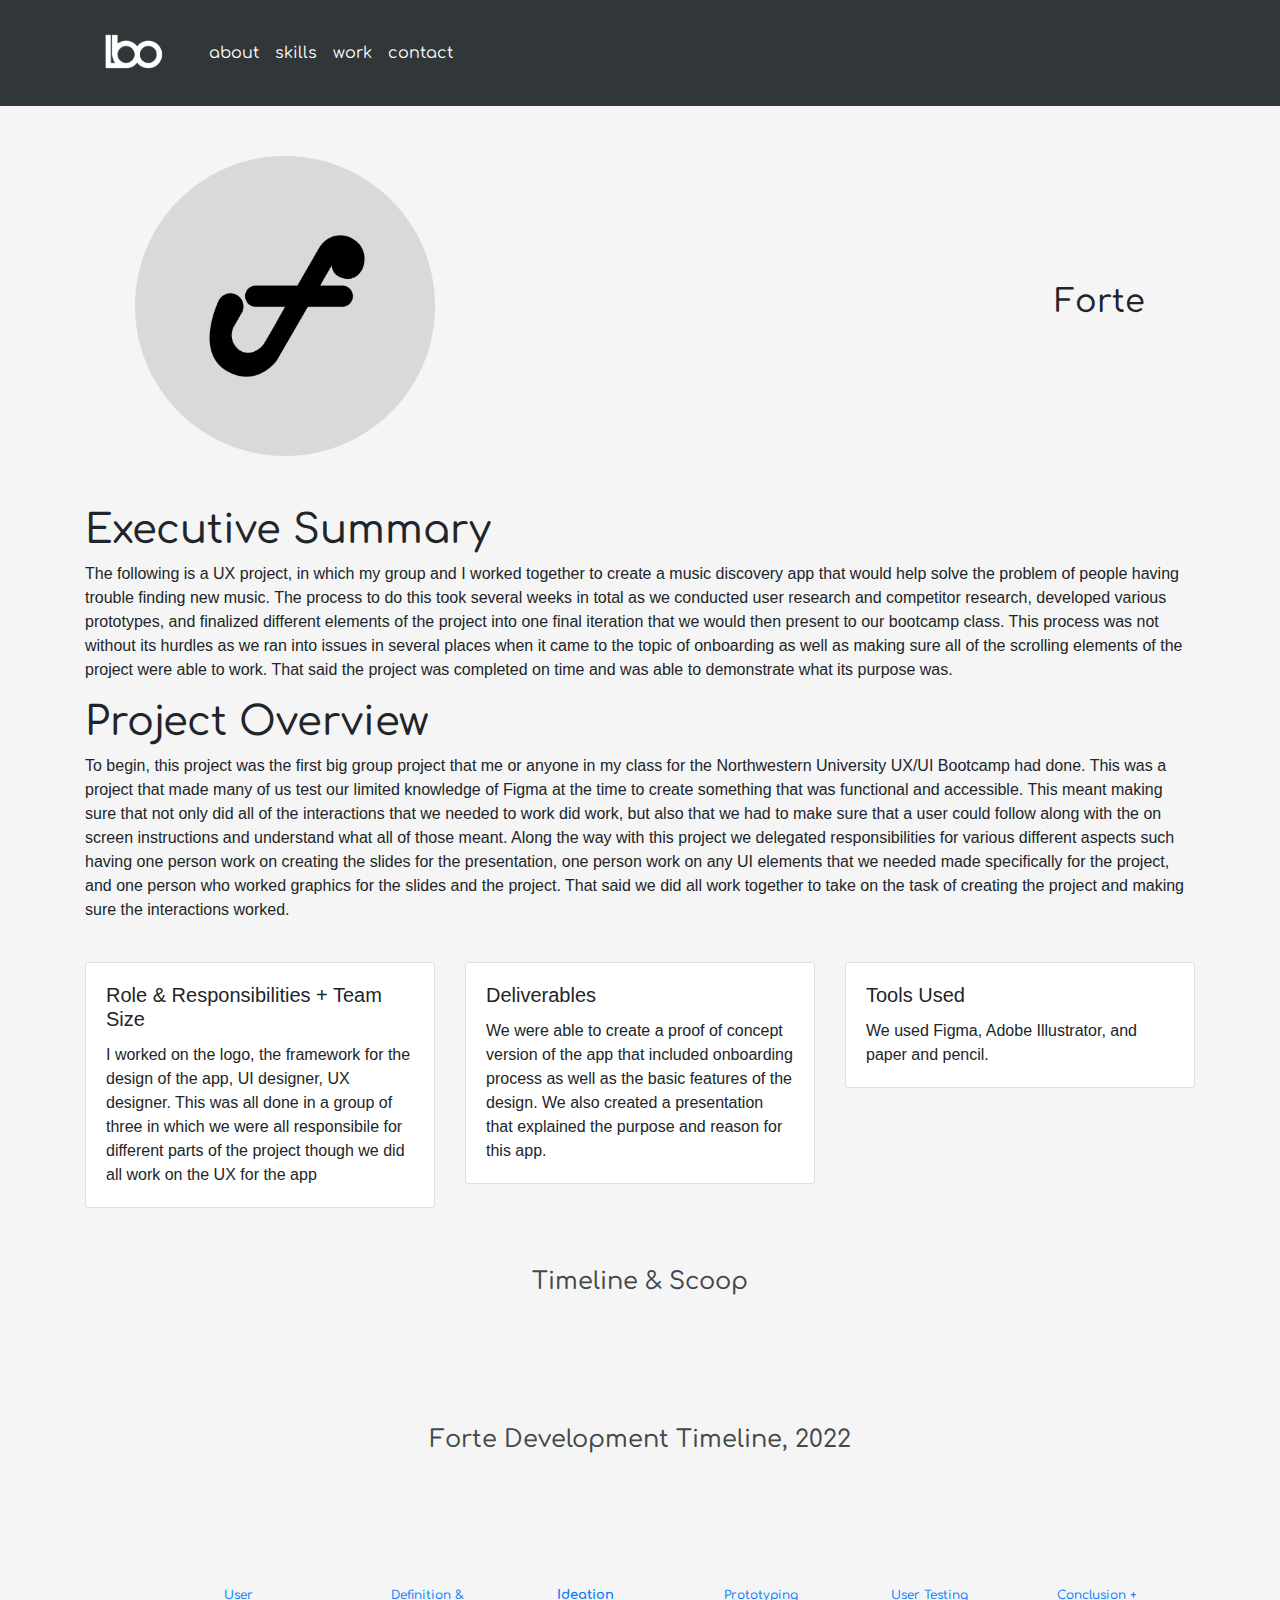
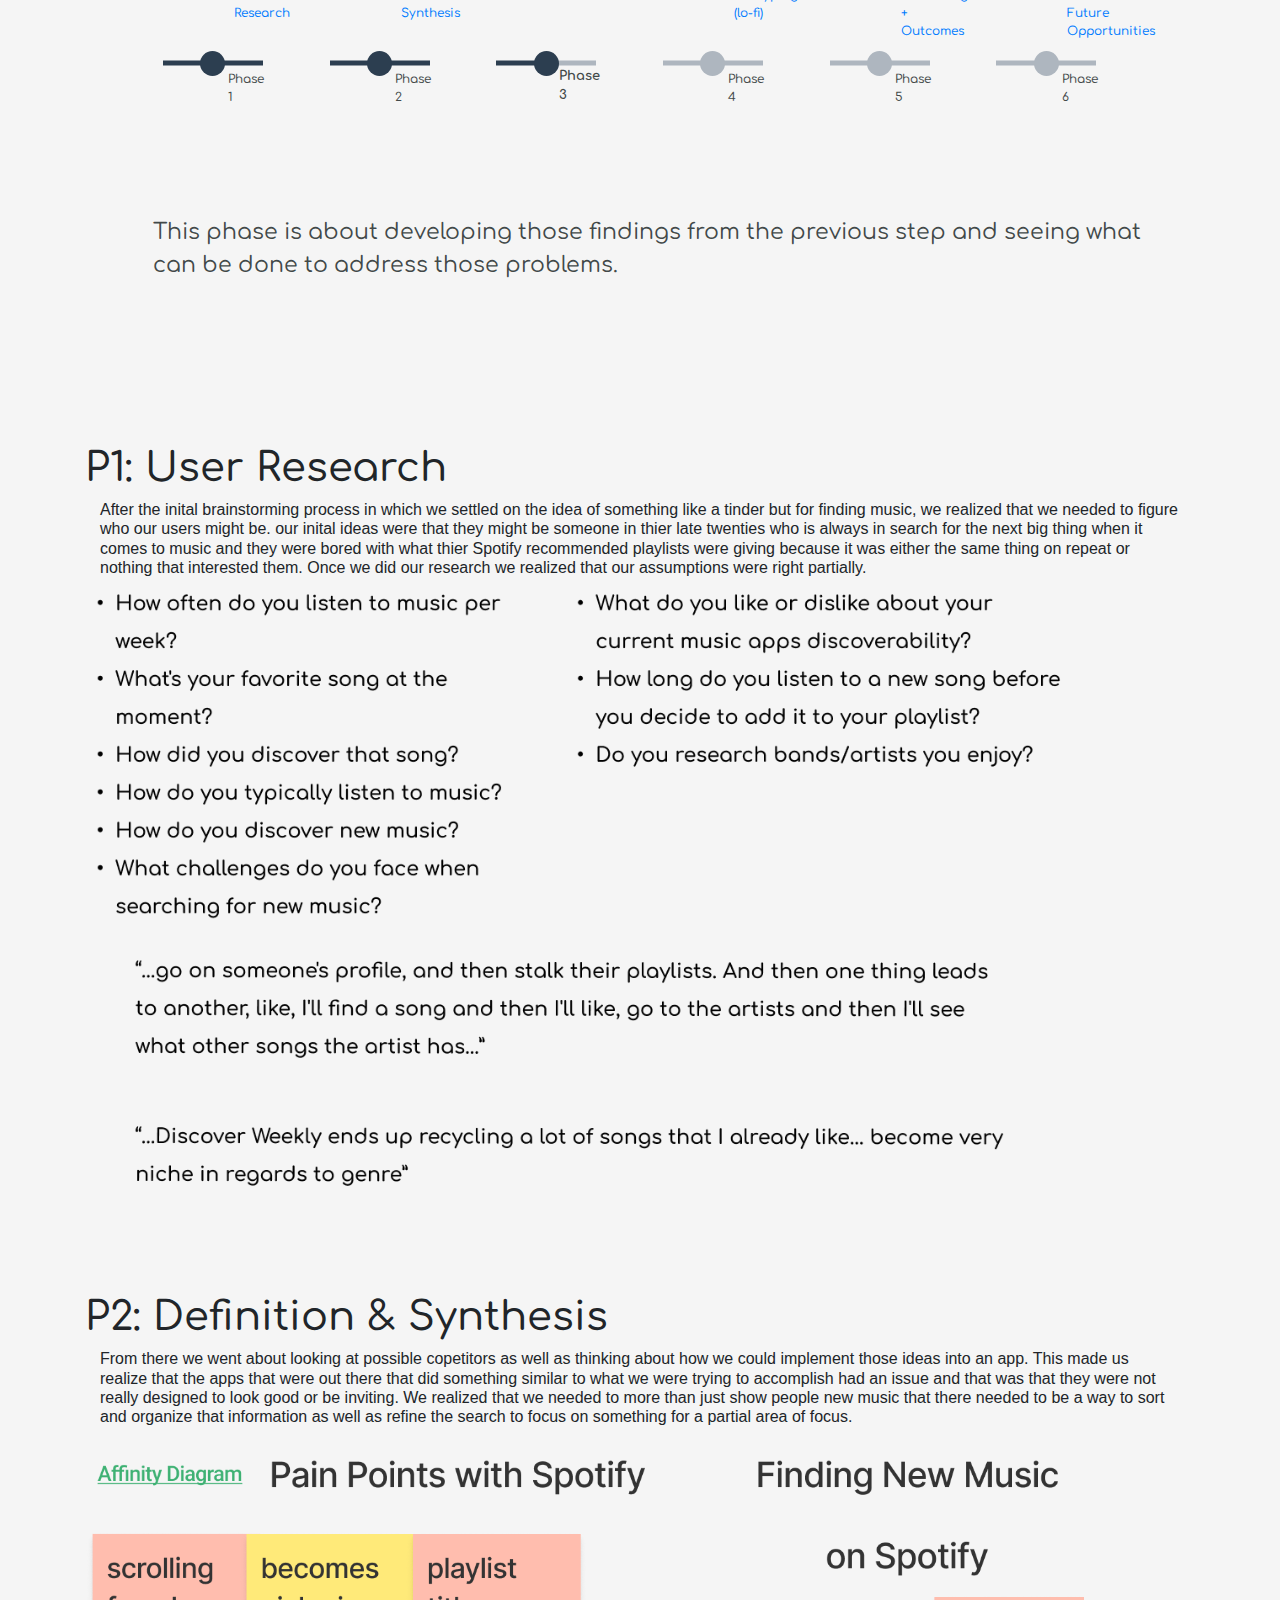
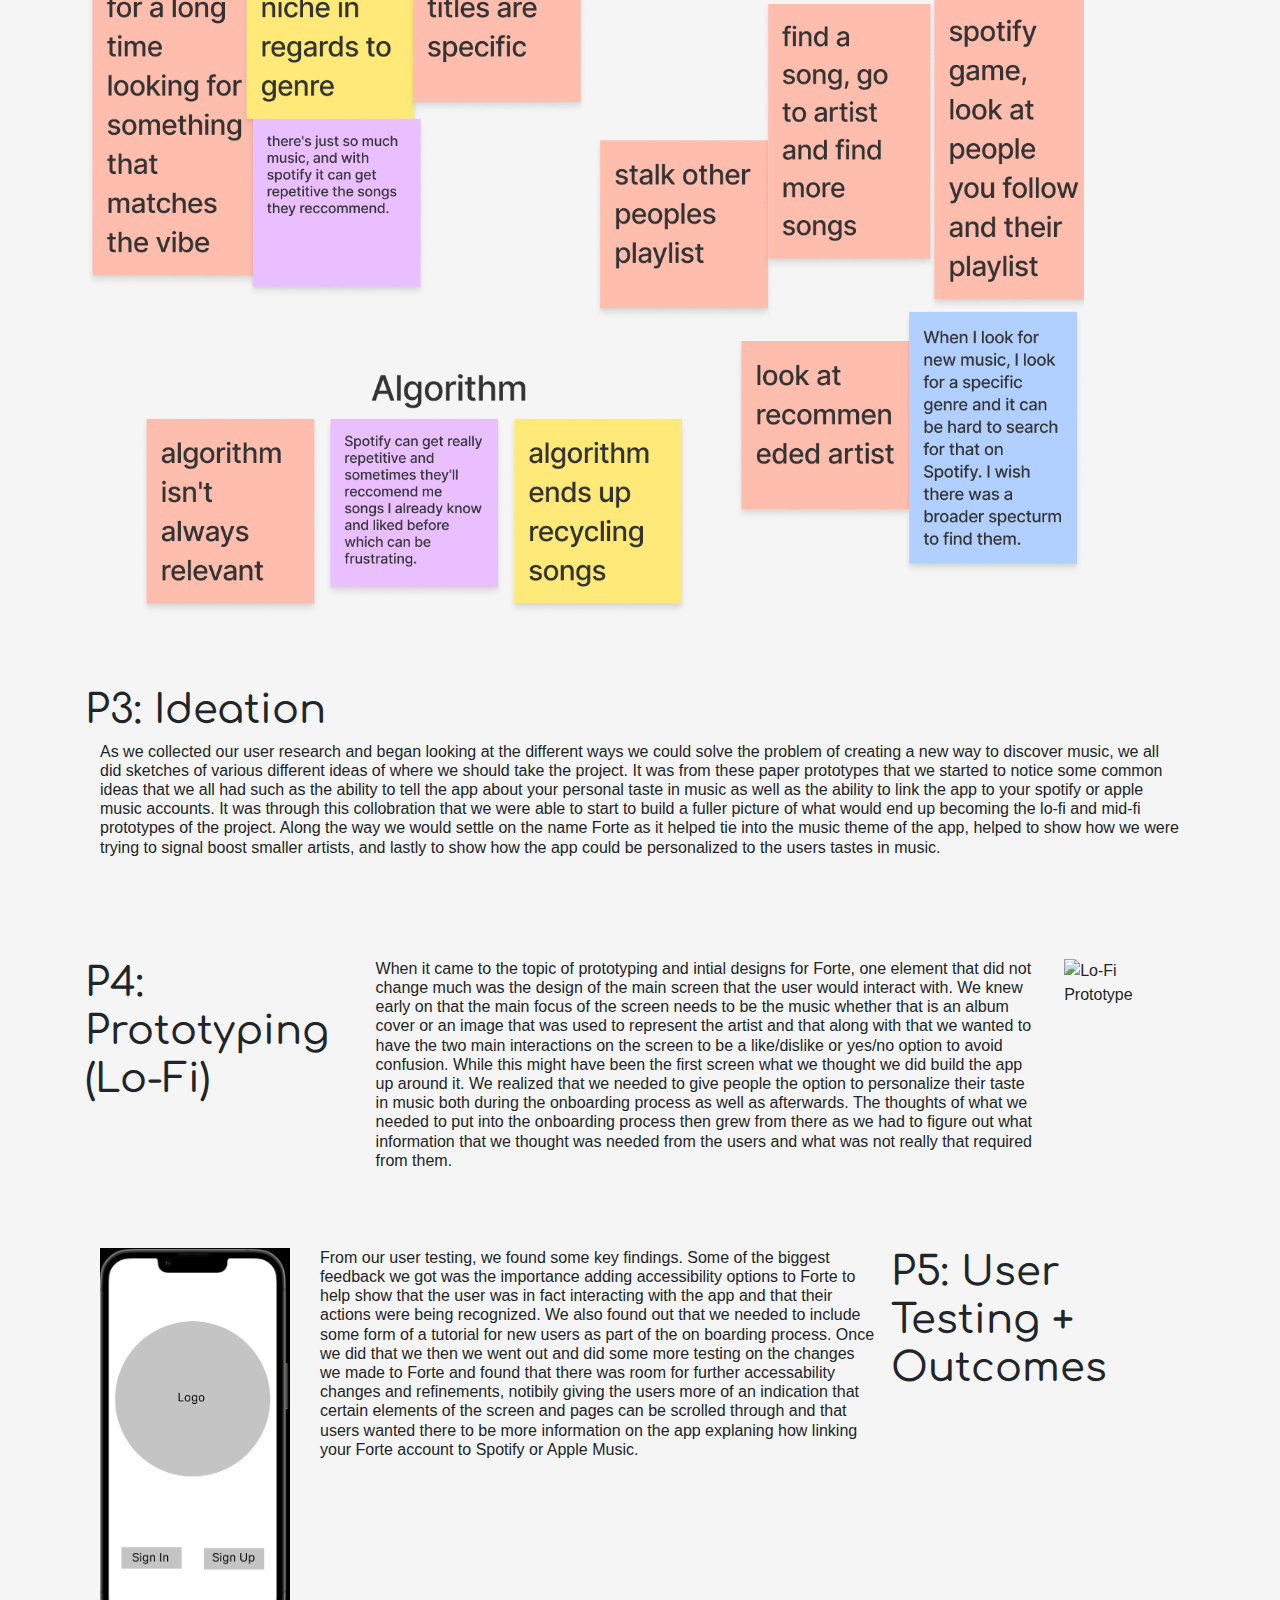
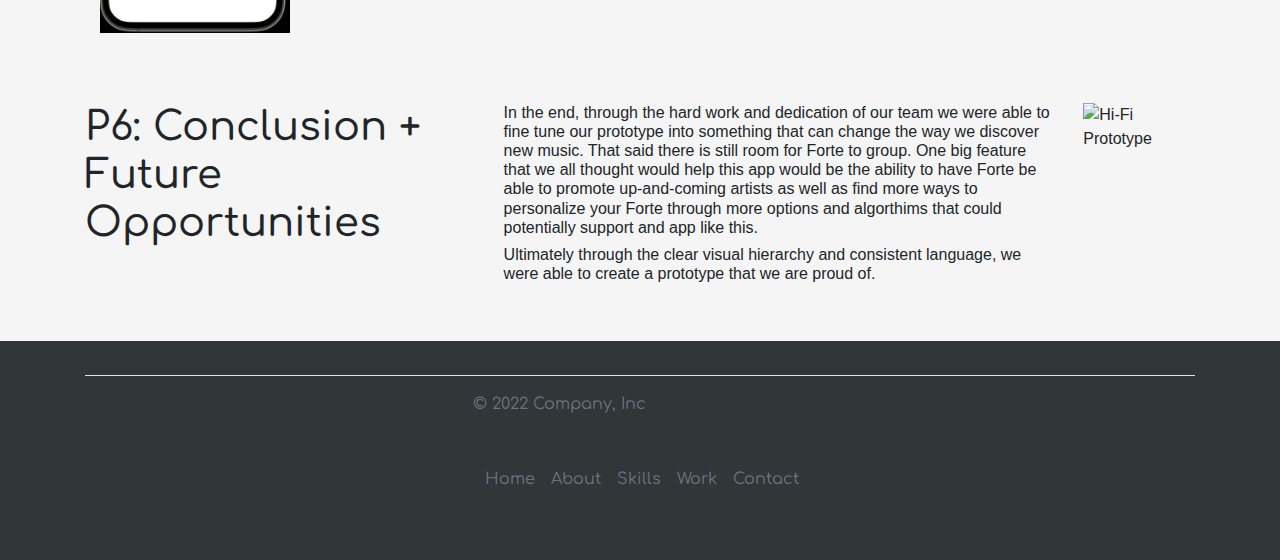
==== index.html @ da889159 "textboxes and padding" ====
<!DOCTYPE html>
<html>

<head>
    <title>lboPortfolio_20</title>
    <link rel="stylesheet" href="https://cdn.jsdelivr.net/npm/bootstrap@4.0.0/dist/css/bootstrap.min.css"
        integrity="sha384-Gn5384xqQ1aoWXA+058RXPxPg6fy4IWvTNh0E263XmFcJlSAwiGgFAW/dAiS6JXm" crossorigin="anonymous">
    <link rel="preconnect" href="https://fonts.googleapis.com">
    <link rel="preconnect" href="https://fonts.gstatic.com" crossorigin>
    <link href="https://fonts.googleapis.com/css2?family=Comfortaa:wght@300;400;500;600;700&display=swap"
        rel="stylesheet">

    <link rel="stylesheet" href="CSS/styles.css">

    <!-- Global site tag (gtag.js) - Google Analytics -->
<script async src="https://www.googletagmanager.com/gtag/js?id=G-VQ3328XH34"></script>
<script>
  window.dataLayer = window.dataLayer || [];
  function gtag(){dataLayer.push(arguments);}
  gtag('js', new Date());

  gtag('config', 'G-VQ3328XH34');
</script>

<!-- Hotjar Tracking Code for my site -->
<script>
    (function(h,o,t,j,a,r){
        h.hj=h.hj||function(){(h.hj.q=h.hj.q||[]).push(arguments)};
        h._hjSettings={hjid:3084975,hjsv:6};
        a=o.getElementsByTagName('head')[0];
        r=o.createElement('script');r.async=1;
        r.src=t+h._hjSettings.hjid+j+h._hjSettings.hjsv;
        a.appendChild(r);
    })(window,document,'https://static.hotjar.com/c/hotjar-','.js?sv=');
</script>
</head>

<body>
    <nav class="navbar navbar-expand-lg navbar-light">
        <div class="container">
            <a class="navbar-brand" href="#"><img src="images/lboconcept.png" width="100px" alt="logo"></a>
            <button class="navbar-toggler" type="button" data-toggle="collapse" data-target="#navbarNavAltMarkup"
                aria-controls="navbarNavAltMarkup" aria-expanded="false" aria-label="Toggle navigation">
                <span class="navbar-toggler-icon text-white"></span>
            </button>
            <div class="collapse navbar-collapse" id="navbarNavAltMarkup">
                <div class="navbar-nav">
                    <a class="nav-item nav-link text-white ni" href="https://liamoc49.github.io/UX_UI_HW_17/">about
                    </a>
                    <a class="nav-item nav-link  active text-white ni" href="https://liamoc49.github.io/UX_UI_HW_19/">skills </a>
                    <a class="nav-item nav-link text-white ni" href="#">work<span
                        class="sr-only">(current)</span></a>
                    <a class="nav-item nav-link text-white ni" href="#">contact</a>
                </div>
            </div>
        </div>
    </nav>
    <div class="container">
        <div class="csLogo">
            <img src="images/Group 42.png" alt="Forte Logo" width="300px">
            <h2>Forte</h2>
        </div>
    </div>
    <div class="container">
        <h1>Executive Summary
        </h1>
        <p>The following is a UX project, in which my group and I worked together to create a music discovery app that
            would help solve the problem of people having trouble finding new music. The process to do this took several
            weeks in total as we conducted user research and competitor research, developed various prototypes, and
            finalized different elements of the project into one final iteration that we would then present to our
            bootcamp class. This process was not without its hurdles as we ran into issues in several places when it
            came to the topic of onboarding as well as making sure all of the scrolling elements of the project were
            able to work. That said the project was completed on time and was able to demonstrate what its purpose was.
        </p>
        <h1>Project Overview
        </h1>
        <p>To begin, this project was the first big group project that me or anyone in my class for the Northwestern
            University UX/UI Bootcamp had done. This was a project that made many of us test our limited knowledge of
            Figma at the time to create something that was functional and accessible. This meant making sure that not
            only did all of the interactions that we needed to work did work, but also that we had to make sure that a
            user could follow along with the on screen instructions and understand what all of those meant. Along the
            way with this project we delegated responsibilities for various different aspects such having one person
            work on creating the slides for the presentation, one person work on any UI elements that we needed made
            specifically for the project, and one person who worked graphics for the slides and the project. That said
            we did all work together to take on the task of creating the project and making sure the interactions
            worked.</p>
        <br>

        <div class="row">
            <div class="col-sm-4">
                <div class="card">
                    <div class="card-body">
                        <h5 class="card-title">Role & Responsibilities + Team Size</h5>
                        <p class="card-text">I worked on the logo, the framework for the design of the app, UI designer,
                            UX designer. This was all done in
                            a group of three in which we were all responsibile for different parts of the project though
                            we did all work
                            on the UX for the app</p>

                    </div>
                </div>
            </div>
            <div class="col-sm-4">
                <div class="card">
                    <div class="card-body">
                        <h5 class="card-title">Deliverables</h5>
                        <p class="card-text">We were able to create a proof of concept version of the app that included
                            onboarding process as well as the
                            basic features of the design. We also created a presentation that explained the purpose and
                            reason for this
                            app.</p>

                    </div>
                </div>
            </div>
            <div class="col-sm-4">
                <div class="card">
                    <div class="card-body">
                        <h5 class="card-title">Tools Used</h5>
                        <p class="card-text">We used Figma, Adobe Illustrator, and paper and pencil.</p>

                    </div>
                </div>
            </div>
        </div>

        <section id="timeline">
            <h4>Timeline & Scoop</h4>
            <div class="flex-parent">
                <h4>Forte Development Timeline, <span>2022</span></h4>
                <div class="flex-parent">
                    <div class="input-flex-container">
                        <input type="radio" name="timeline-dot" data-description="1910">
                        <div class="dot-info" data-description="1910">
                            <span class="year">Phase 1</span>
                            <span class="label"><a href="#phase1">User Research</a></span>
                        </div>
                        <input type="radio" name="timeline-dot" data-description="1920">
                        <div class="dot-info" data-description="1920">
                            <span class="year">Phase 2</span>
                            <span class="label"><a href='#phase2'> Definition & Synthesis</a></span>
                        </div>
                        <input type="radio" name="timeline-dot" data-description="1930" checked>
                        <div class="dot-info" data-description="1930">
                            <span class="year">Phase 3</span>
                            <span class="label"><a href='#phase3'>Ideation</a></span>
                        </div>
                        <input type="radio" name="timeline-dot" data-description="1940">
                        <div class="dot-info" data-description="1940">
                            <span class="year">Phase 4</span>
                            <span class="label"><a href='#phase4'>Prototyping (lo-fi)</a></span>
                        </div>
                        <input type="radio" name="timeline-dot" data-description="1950">
                        <div class="dot-info" data-description="1950">
                            <span class="year">Phase 5</span>
                            <span class="label"><a href='#phase5'>User Testing + Outcomes</a></span>
                        </div>
                        <input type="radio" name="timeline-dot" data-description="1960">
                        <div class="dot-info" data-description="1960">
                            <span class="year">Phase 6</span>
                            <span class="label"><a href='#phase6'>Conclusion + Future Opportunities</a></span>
                        </div>

                        <div id="timeline-descriptions-wrapper">
                            <p data-description="1910">This phase was all about figuring out who our target audience was
                                and
                                then developing the ideal person who would use this program.</p>
                            <p data-description="1920">This phase was about taking that informatino gathered from the
                                initial research and figuring out what were some pain points and issues they were
                                having.
                            </p>
                            <p data-description="1930">This phase is about developing those findings from the previous
                                step
                                and seeing what can be done to address those problems.</p>
                            <p data-description="1940">This phase is all about our initial very rough lo-fi prototyping
                                stage in which the focus was more on developing a base for the app going forward that
                                can be
                                added to and refined in future interations.</p>
                            <p data-description="1950">Once we had a intial prototype we did some user testing to came
                                back
                                with findings to figure out how this app could be improved from there.</p>
                            <p data-description="1960">Finally, here is the end of the project as of right now as well
                                as
                                potential ways this project could be shaped going forward.</p>
                        </div>
                    </div>
                </div>
        </section>
        <section id="phase1">
            <!--Should quotes be images or c/p them?-->
            <h1>P1: User Research</h1>
            <div class="container">
            <h6>After the inital brainstorming process in which we settled on the idea of something like a tinder but for
                finding music, we realized that we needed to figure who our users might be. our inital ideas were that
                they might be someone in thier late twenties who is always in search for the next big thing when it
                comes to music and they were bored with what thier Spotify recommended playlists were giving because it
                was either the same thing on repeat or nothing that interested them. Once we did our research we
                realized that our assumptions were right partially.</h6>
            </div>
            <img id="p1Quotes" src="images/Phase1Quotes.png" alt="quotes" width="90%">
        </section>
        <section id="phase2">
        <h1>P2: Definition & Synthesis</h1>
        <div class="container">
        <h6>From there we went about looking at possible copetitors as well as thinking about how we could implement
            those ideas into an app. This made us realize that the apps that were out there that did something
            similar to what we were trying to accomplish had an issue and that was that they were not really
            designed to look good or be inviting. We realized that we needed to more than just show people new music
            that there needed to be a way to sort and organize that information as well as refine the search to
            focus on something for a partial area of focus.</h6>
        </div>
        <img id="afImage" src="images/Group 65.png" alt="Affinity Diagram" width="90%">
        </section>
        <section id="phase3">
        <h1>P3: Ideation</h1>
        <div class="container">
        <h6>As we collected our user research and began looking at the different ways we could solve the problem of
            creating a new way to discover music, we all did sketches of various different ideas of where we should
            take the project. It was from these paper prototypes that we started to notice some common ideas that we
            all had such as the ability to tell the app about your personal taste in music as well as the ability to
            link the app to your spotify or apple music accounts. It was through this collobration that we were able
            to start to build a fuller picture of what would end up becoming the lo-fi and mid-fi prototypes of the
            project. Along the way we would settle on the name Forte as it helped tie into the music theme of the
            app, helped to show how we were trying to signal boost smaller artists, and lastly to show how the app
            could be personalized to the users tastes in music.</h6>
        </div>
        <img>
        </section>
        <section id="phase4">
        <h1>P4: Prototyping (Lo-Fi)</h1>
        <div class="container">
        <h6>When it came to the topic of prototyping and intial designs for Forte, one element that did not change
            much was the design of the main screen that the user would interact with. We knew early on that the main
            focus of the screen needs to be the music whether that is an album cover or an image that was used to
            represent the artist and that along with that we wanted to have the two main interactions on the screen
            to be a like/dislike or yes/no option to avoid confusion. While this might have been the first screen
            what we thought we did build the app up around it. We realized that we needed to give people the option
            to personalize their taste in music both during the onboarding process as well as afterwards. The
            thoughts of what we needed to put into the onboarding process then grew from there as we had to figure
            out what information that we thought was needed from the users and what was not really that required
            from them.</h6>
        </div>
            <img class="container" id='lofi' src="images/ForteLoFi.gif" alt="Lo-Fi Prototype" width="30%">
        </section>
        <section id="phase5">
        <h1>P5: User Testing + Outcomes</h1>
        <div class="container">
        <h6>From our user testing, we found some key findings. Some of the biggest feedback we got was the importance
            adding accessibility options to Forte to help show that the user was in fact interacting with the app
            and that their actions were being recognized. We also found out that we needed to include some form of a
            tutorial for new users as part of the on boarding process. Once we did that we then we went out and did
            some more testing on the changes we made to Forte and found that there was room for further
            accessability changes and refinements, notibily giving the users more of an indication that certain
            elements of the screen and pages can be scrolled through and that users wanted there to be more
            information on the app explaning how linking your Forte account to Spotify or Apple Music. </h6>
        </div>
            <img class="container" id='midfi' src="images/ForteMidFi.gif" alt="Mid-Fi Prototype" width="30%">
        </section>
        <section id="phase6">
        <h1>P6: Conclusion + Future Opportunities</h1>
        <div class="container conclu">
        <h6>In the end, through the hard work and dedication of our team we were able to fine tune our prototype into
            something that can change the way we discover new music. That said there is still room for Forte to
            group. One big feature that we all thought would help this app would be the ability to have Forte be
            able to promote up-and-coming artists as well as find more ways to personalize your Forte through more
            options and algorthims that could potentially support and app like this.</h6>

        <h6>Ultimately through the clear visual hierarchy and consistent language, we were able to create a prototype that we are proud of. </h6>
        </div>
        <img class="container" id="hifi" src="images/ForteHiFi.gif" alt="Hi-Fi Prototype" width="30%">
        </section>
    </div>
    <div>
        <footer>
            <div class="container" id="ftCon">
                <footer class="d-flex flex-wrap justify-content-between align-items-center py-3 my-4 border-top">
                  <p class="col-md-4 mb-0 text-muted">&copy; 2022 Company, Inc</p>
              
                  <a href="/" class="col-md-4 d-flex align-items-center justify-content-center mb-3 mb-md-0 me-md-auto link-dark text-decoration-none">
                    <svg class="bi me-2" width="40" height="32"><use xlink:href="#bootstrap"/></svg>
                  </a>
              
                  <ul class="nav col-md-4 justify-content-end">
                    <li class="nav-item"><a href="#" class="nav-link px-2 text-muted">Home</a></li>
                    <li class="nav-item"><a href="#" class="nav-link px-2 text-muted">About</a></li>
                    <li class="nav-item"><a href="#" class="nav-link px-2 text-muted">Skills</a></li>
                    <li class="nav-item"><a href="#" class="nav-link px-2 text-muted">Work</a></li>
                    <li class="nav-item"><a href="#" class="nav-link px-2 text-muted">Contact</a></li>
                  </ul>
                </footer>
              </div>
              
        </footer>
    </div>
</body>
<script src="https://code.jquery.com/jquery-3.2.1.slim.min.js"
    integrity="sha384-KJ3o2DKtIkvYIK3UENzmM7KCkRr/rE9/Qpg6aAZGJwFDMVNA/GpGFF93hXpG5KkN"
    crossorigin="anonymous"></script>
<script src="https://cdn.jsdelivr.net/npm/popper.js@1.12.9/dist/umd/popper.min.js"
    integrity="sha384-ApNbgh9B+Y1QKtv3Rn7W3mgPxhU9K/ScQsAP7hUibX39j7fakFPskvXusvfa0b4Q"
    crossorigin="anonymous"></script>
<script src="https://cdn.jsdelivr.net/npm/bootstrap@4.0.0/dist/js/bootstrap.min.js"
    integrity="sha384-JZR6Spejh4U02d8jOt6vLEHfe/JQGiRRSQQxSfFWpi1MquVdAyjUar5+76PVCmYl"
    crossorigin="anonymous"></script>
<script>$(function () {
        $('[data-toggle="tooltip"]').tooltip()
    })</script>

<script>$('.dropdown-toggle').dropdown()</script>

<script>function myFunction() {
        var x = document.getElementById("myTopnav");
        if (x.className === "topnav") {
            x.className += " responsive";
        } else {
            x.className = "topnav";
        }
    }</script>

<script src="js/index.js"></script>

<script>$(function () {
        var inputs = $('.input');
        var paras = $('.description-flex-container').find('p');
        inputs.click(function () {
            var t = $(this),
                ind = t.index(),
                matchedPara = paras.eq(ind);

            t.add(matchedPara).addClass('active');
            inputs.not(t).add(paras.not(matchedPara)).removeClass('active');
        });
    });</script>

</html>
---- CSS/styles.css ----
/*.inline-block {
    display: inline-block;
    vertical-align: top;
    padding: 20px;
  }*/

.navbar {
	flex-direction: row;
	font-family: 'Comfortaa', cursive;
	color: white;
	background-color: #313639;
	overflow: hidden;
}

html {
	scroll-behavior: smooth;
}


.navbar a:hover {
	background-color: #ddd;
	color: black;
}



.navbar a:active {
	background-color: #04AA6D;
	color: white;

}

.navbar .icon {
	display: none;
}


.ni {
	background: linear-gradient(#313639, #313639 50%, #2ecc71 50%, #2ecc71);
	background-size: 100% 200%;
	transition: background 1s;
}

.ni:hover {
	background-position: 100% -100%;
}

ul {
	width: 50%;
	padding: 1%;
}

.csLogo {
	padding: 50px;
	display: flex ;
	align-items: center;
	justify-content: space-between;
}

h2 {
	font-family: 'comfortaa', cursive;
	float: right;
	clear: right;
}

.img {
	text-align: center;
}

body {
	background-color: #F5F5F5;
}


h1 {
	font-family: 'Comfortaa', cursive;
}


#AFImage {
	margin: 50px;
	padding-bottom: 100px ;
}

#ftCon {
	font-family: 'comfortaa';
}


footer {
	background-color: #313639;
	margin: 0 auto;
	bottom: 0;
	width: 100%;
	justify-self: flex-end;
	flex-grow: 1;
	padding: 10px;

	margin-top: auto;

	display: flex;
	flex-direction: column;
}

footer ul {
	display: inline-block;
	vertical-align: top;

}


h4 {
	font-family: 'Comfortaa';
}


#phase4 {
	display: flex;
	

}
#lofi {
float:left;
}

#phase5 {
display:flex;
flex-direction: row-reverse;
}
#midfi {
float:left;
}

#phase6 { 
	display: flex;
}
#hifi {
float:left;
}

#lofi, #midfi, #hifi {
	width: 220px;
}

#phase1, #phase2, #phase3, #phase4, #phase5, #phase6 {
	padding-top: 20px;
	padding-bottom: 50px;
}

h6 {
	font-weight: 400;
}
	

/*@media only screen and (max-width: 600px) {
    .container {
      display: grid;
      width: 100%;
      gap: 0px;
      grid-template-columns: 1fr 1fr;
      grid-template-rows: 1fr 3fr 3fr 1fr 3fr;
      grid-template-areas:
        
    ;}
  
  }*/


#timeline {
	min-height: 100%;
}

#timeline {
	font-family: 'Comfortaa', sans-serif;
	font-weight: 500;
	color: #424949;
	background-color: #F5F5F5;
	padding: 0 25px;
	display: flex;
	flex-direction: column;
	position: relative;
}

h4 {
	text-align: center;
	height: 38px;
	margin: 60px 0;
}

h4 span {
	white-space: nowrap;
}

.flex-parent {
	display: flex;
	flex-direction: column;
	justify-content: center;
	align-items: center;
	width: 100%;
	height: 100%;
	min-height: 500px;
}

.input-flex-container {
	display: flex;
	justify-content: space-around;
	align-items: center;
	flex-wrap: wrap;
	width: 80vw;
	max-width: 1000px;
	position: relative;
	z-index: 0;
	margin-left: calc((80vw - 25px) / 20);
}

input {
	width: 25px;
	height: 25px;
	background-color: #2C3E50;
	position: relative;
	border-radius: 50%;
	display: block;
	-moz-appearance: none;
	-webkit-appearance: none;
	appearance: none;
	cursor: pointer;
}

input:focus {
	outline: none;
}

input::before,
input::after {
	content: '';
	display: block;
	position: absolute;
	z-index: -1;
	top: 50%;
	transform: translateY(-50%);
	background-color: #2C3E50;
	width: 4vw;
	height: 5px;
	max-width: 50px;
}

input::before {
	left: calc(-4vw + 12.5px);
}

input::after {
	right: calc(-4vw + 12.5px);
}

input:checked {
	background-color: #2C3E50;
}

input:checked::before {
	background-color: #2C3E50;
}

input:checked::after {
	background-color: #AEB6BF;
}

input:checked~input,
input:checked~input::before,
input:checked~input::after {
	background-color: #AEB6BF;
}

input:checked+.dot-info span {
	font-size: 13px;
	font-weight: bold;
}

.dot-info {
	width: 25px;
	height: 25px;
	display: block;
	visibility: hidden;
	position: relative;
	z-index: -1;
	left: calc((((80vw - 25px) / 20) * -1) - 1px);
}

.dot-info span {
	visibility: visible;
	position: absolute;
	font-size: 12px;
}

.dot-info span.year {
	bottom: -30px;
	left: 50%;
	transform: translateX(-50%);
}

.dot-info span.label {
	top: -65px;
	left: 0;
	width: 70px;
	text-indent: -10px;
}

#timeline-descriptions-wrapper {
	width: 100%;
	margin-top: 140px;
	font-size: 22px;
	font-weight: 400;
	margin-left: calc((-80vw - 25px) / 20);
}

#timeline-descriptions-wrapper p {
	margin-top: 0;
	display: none;
}

input[data-description="1910"]:checked~#timeline-descriptions-wrapper p[data-description="1910"] {
	display: block;
}

input[data-description="1920"]:checked~#timeline-descriptions-wrapper p[data-description="1920"] {
	display: block;
}

input[data-description="1930"]:checked~#timeline-descriptions-wrapper p[data-description="1930"] {
	display: block;
}

input[data-description="1940"]:checked~#timeline-descriptions-wrapper p[data-description="1940"] {
	display: block;
}

input[data-description="1950"]:checked~#timeline-descriptions-wrapper p[data-description="1950"] {
	display: block;
}

input[data-description="1960"]:checked~#timeline-descriptions-wrapper p[data-description="1960"] {
	display: block;
}

input[data-description="1970"]:checked~#timeline-descriptions-wrapper p[data-description="1970"] {
	display: block;
}

input[data-description="1980"]:checked~#timeline-descriptions-wrapper p[data-description="1980"] {
	display: block;
}

input[data-description="1990"]:checked~#timeline-descriptions-wrapper p[data-description="1990"] {
	display: block;
}

input[data-description="2000"]:checked~#timeline-descriptions-wrapper p[data-description="2000"] {
	display: block;
}

@media (min-width: 1250px) {
	.input-flex-container {
		margin-left: 62.5px;
	}

	input::before {
		left: -37.5px;
	}

	input::after {
		right: -37.5px;
	}

	.dot-info {
		left: calc((((1000px - 25px) / 20) * -1) - 1px);
	}

	#timeline-descriptions-wrapper {
		margin-left: -37.5px;
	}
}

@media (max-width: 630px) {
	.flex-parent {
		justify-content: initial;
	}

	.input-flex-container {
		flex-wrap: wrap;
		justify-content: center;
		width: 400px;
		height: auto;
		margin-top: 15vh;
		margin-left: 0;
		padding-bottom: 30px;
	}

	input,
	.dot-info {
		width: 60px;
		height: 60px;
		margin: 0 10px 50px;
	}

	input {
		background-color: transparent !important;
		z-index: 1;
	}

	input::before,
	input::after {
		content: none;
	}

	input:checked+.dot-info {
		background-color: #2C3E50;
	}

	input:checked+.dot-info span.year {
		font-size: 14px;
	}

	input:checked+.dot-info span.label {
		font-size: 12px;
	}

	.dot-info {
		visibility: visible;
		border-radius: 50%;
		z-index: 0;
		left: 0;
		margin-left: -70px;
		background-color: #AEB6BF;
	}

	.dot-info span.year {
		top: 0;
		left: 0;
		transform: none;
		width: 100%;
		height: 100%;
		display: flex;
		justify-content: center;
		align-items: center;
		color: #ECF0F1;
	}

	.dot-info span.label {
		top: calc(100% + 5px);
		left: 50%;
		transform: translateX(-50%);
		text-indent: 0;
		text-align: center;
	}

	#timeline-descriptions-wrapper {
		margin-top: 30px;
		margin-left: 0;
		text-align: center;
	}
}

@media (max-width: 480px) {
	.input-flex-container {
		width: 340px;
	}
}

@media (max-width: 400px) {
	.input-flex-container {
		width: 300px;
	}
}

@media (max-width: 600px) {
	#phase4, #phase5,#phase6 {
		display:table-row-group ;
		padding-top: 60px ;
		padding-bottom: 100px ;
	}
	#lofi, #midfi, #hifi {
		
		margin-left: auto;
		margin-right: auto;
		
	}
}
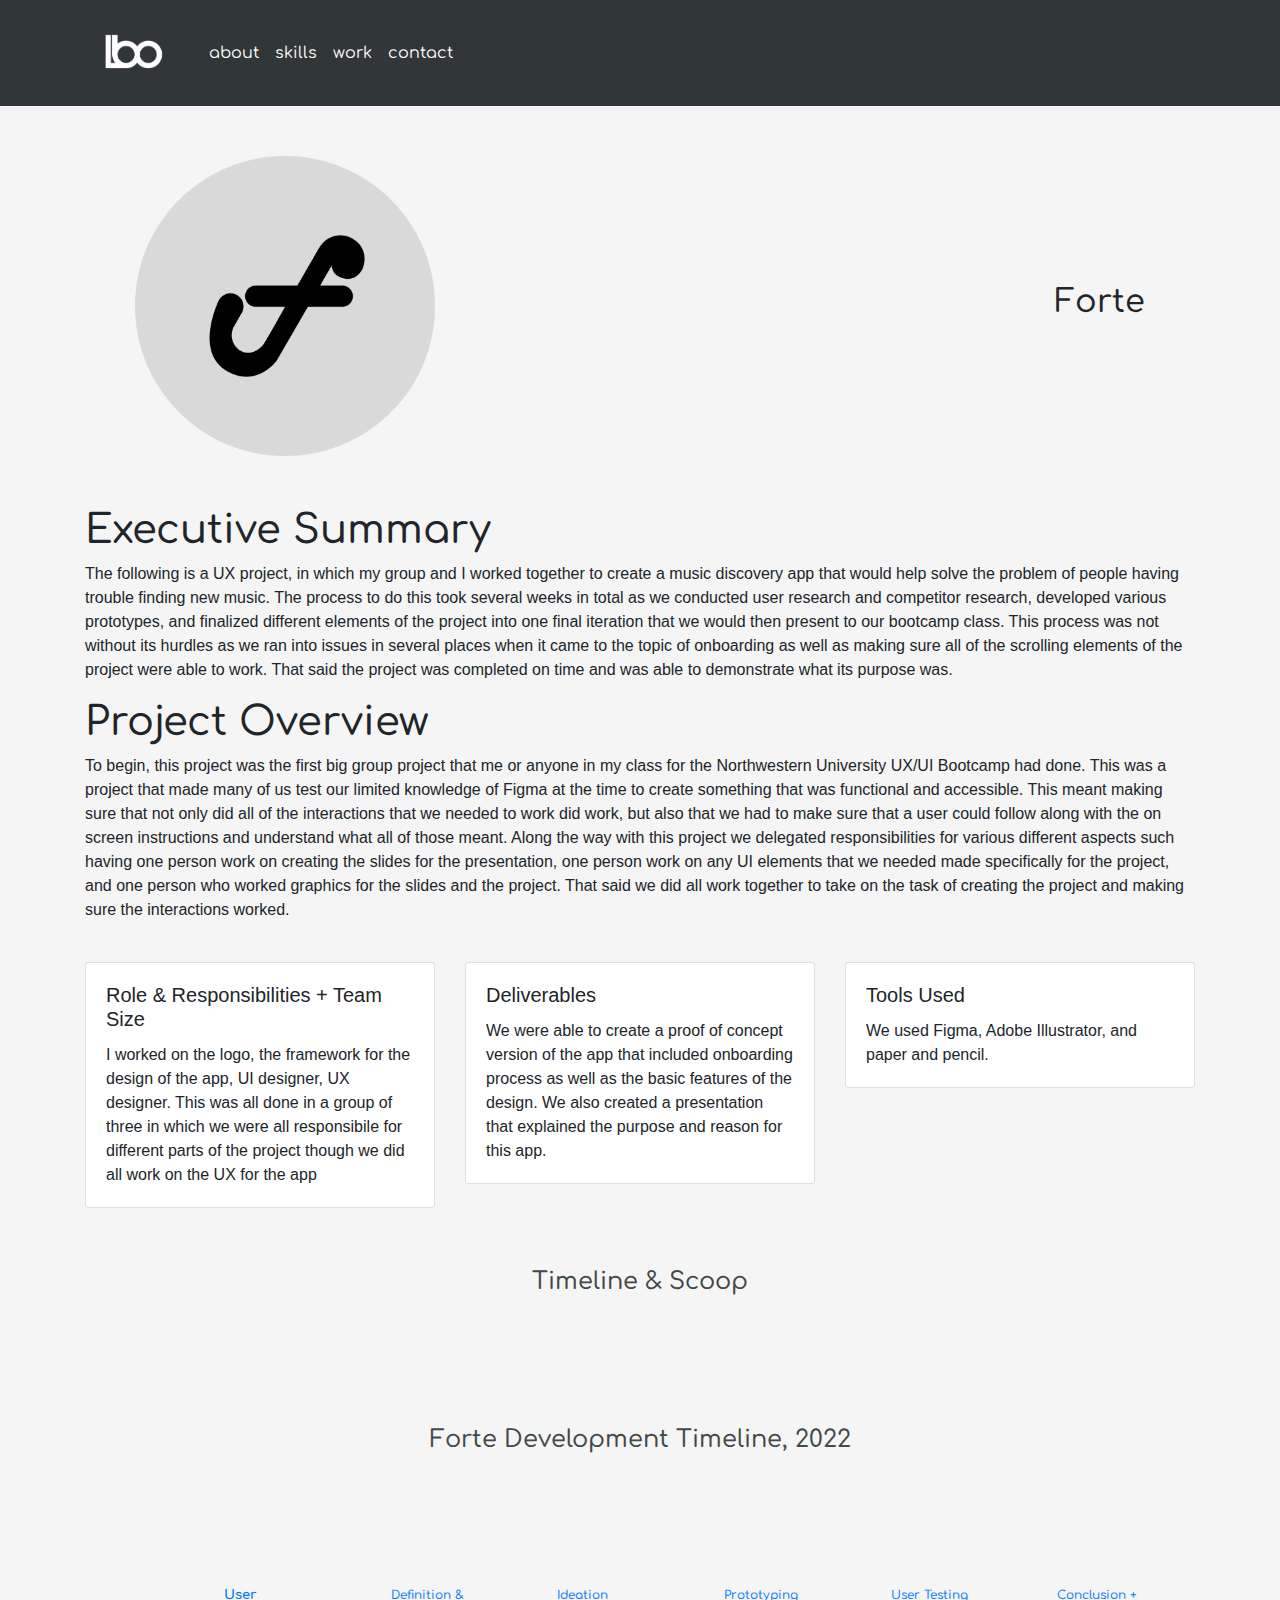
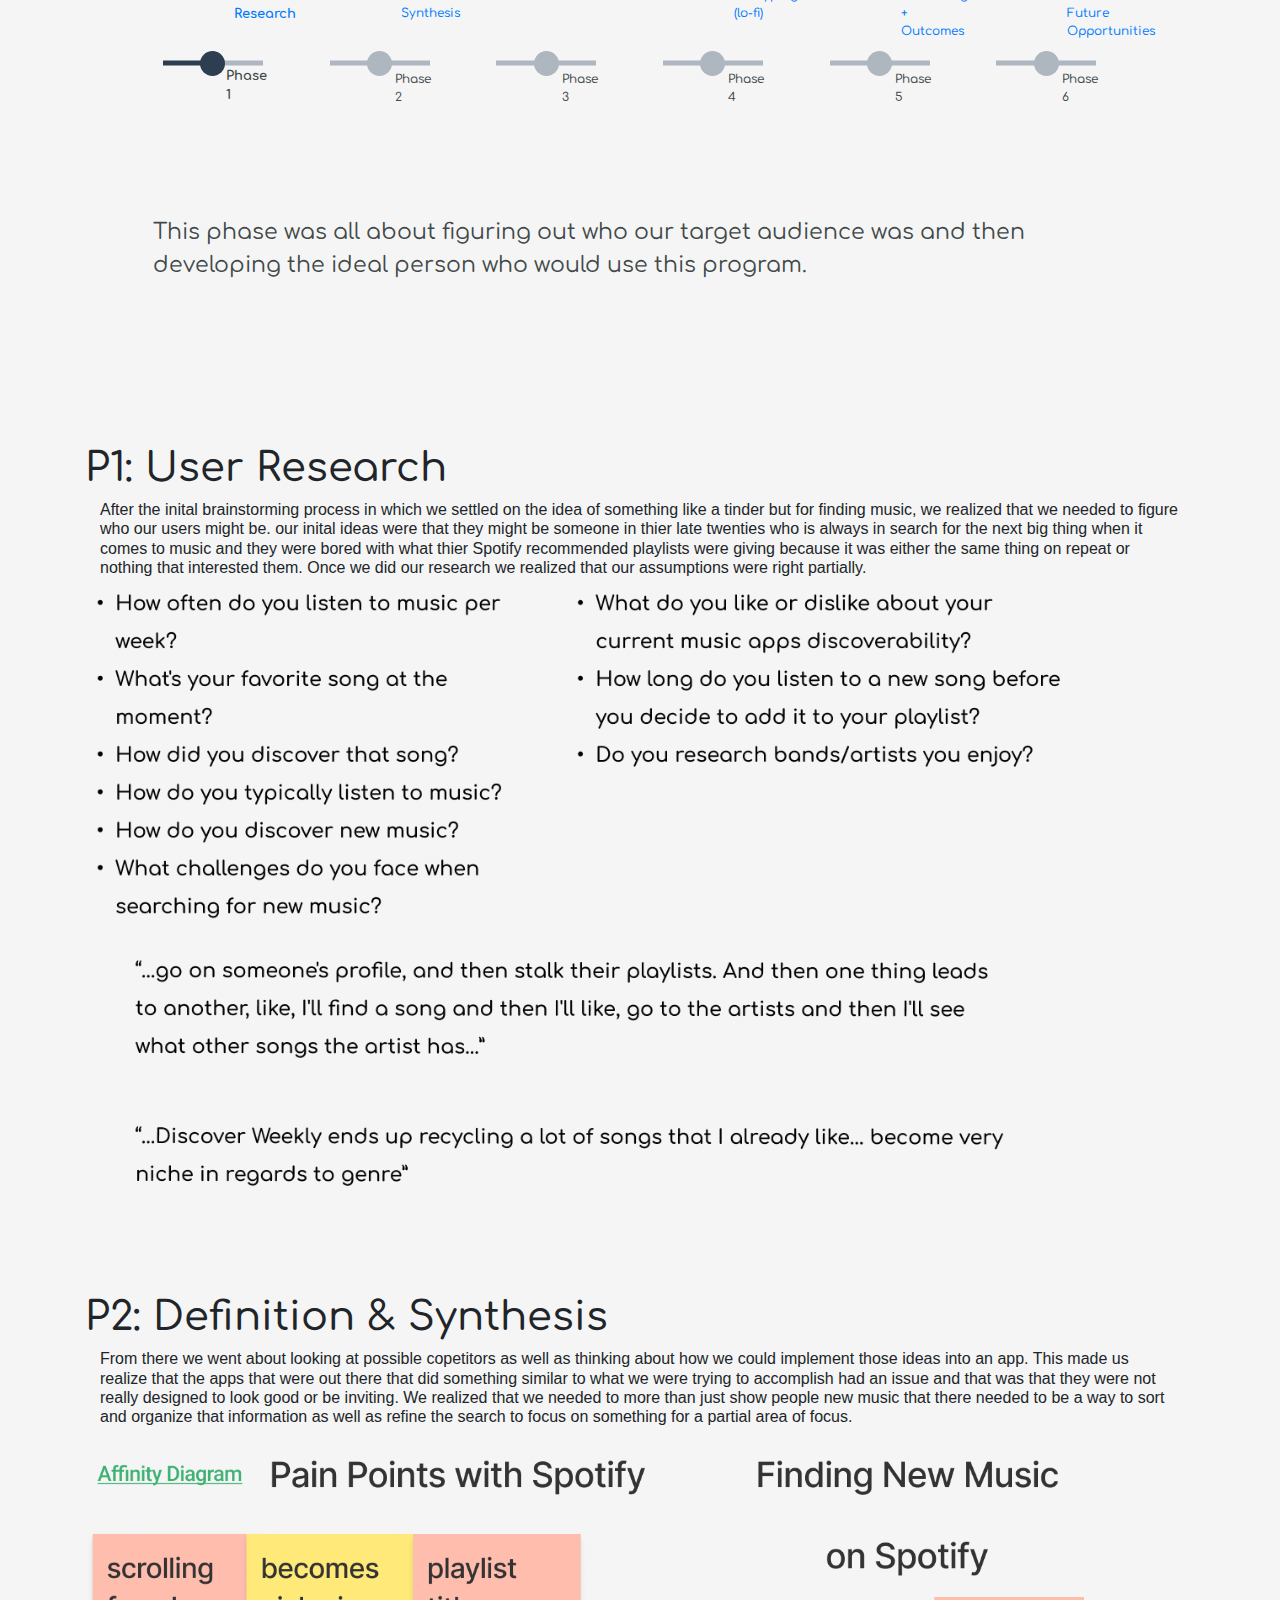
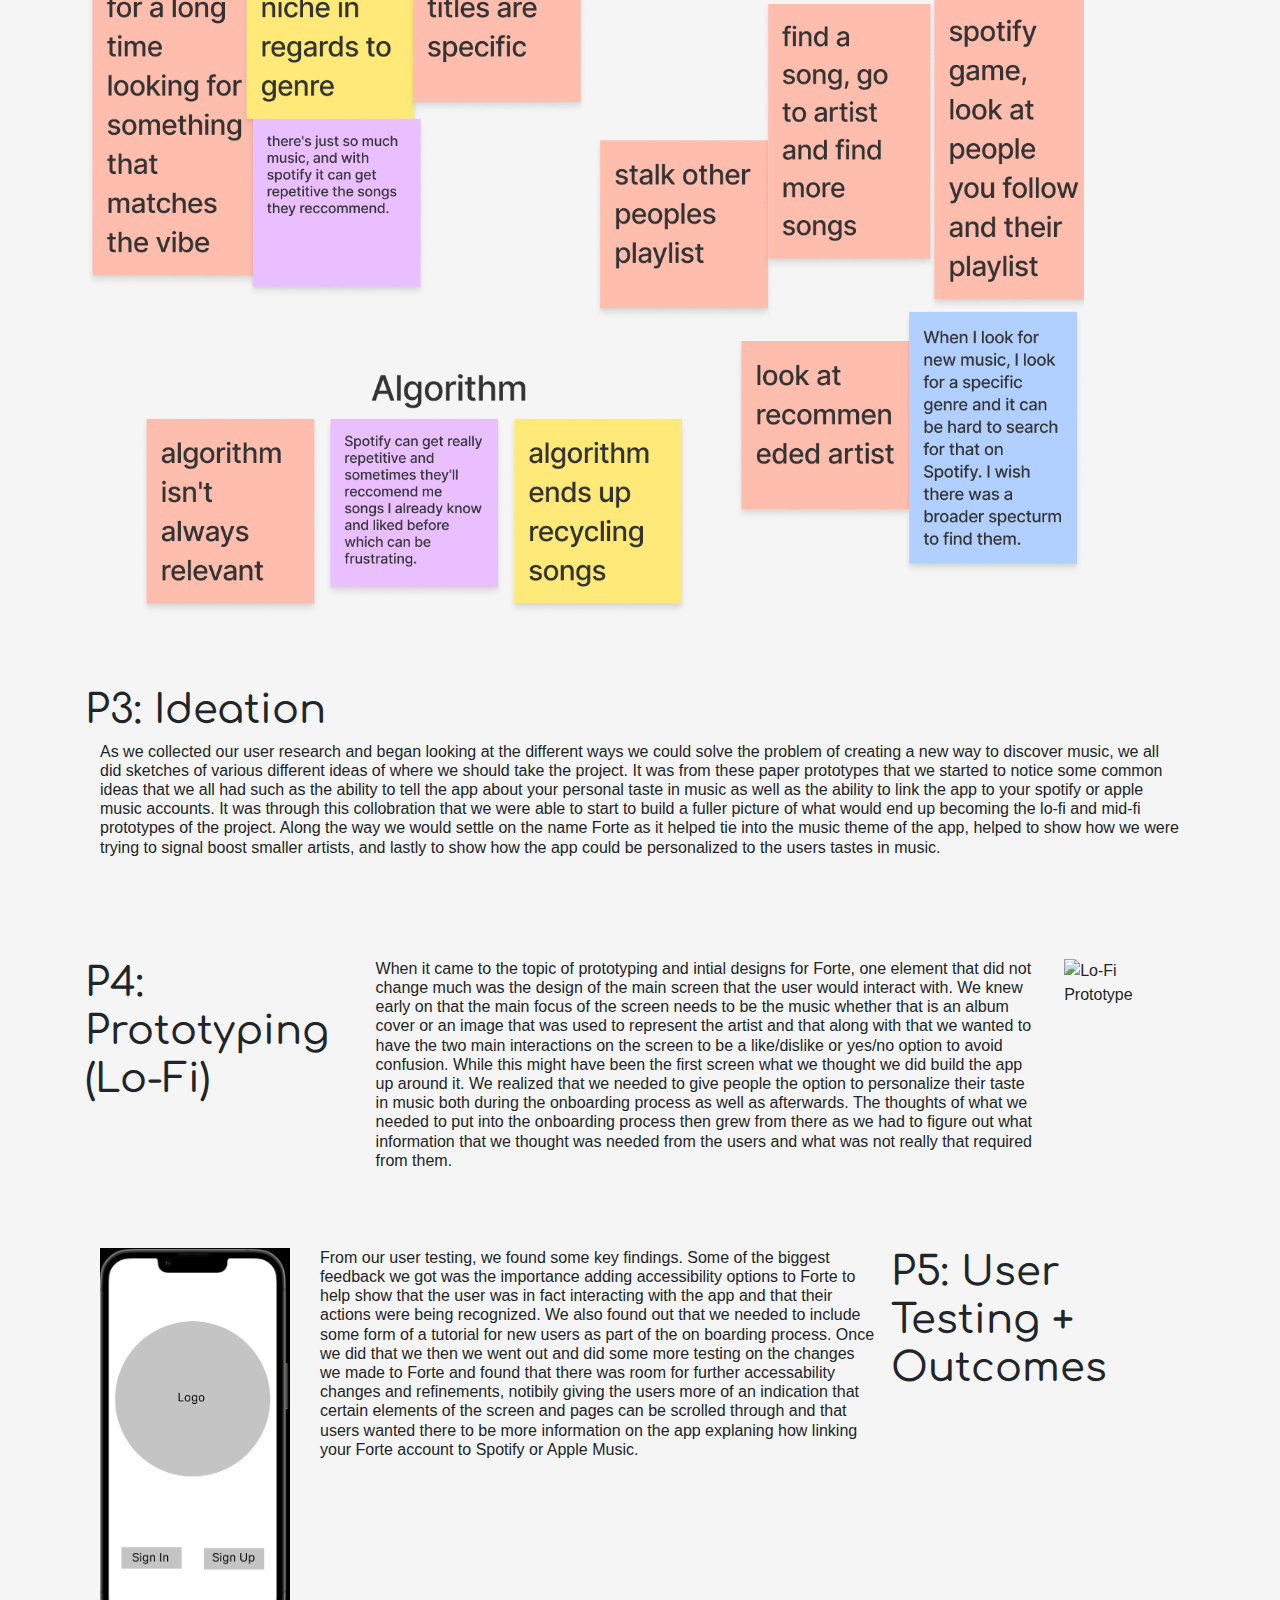
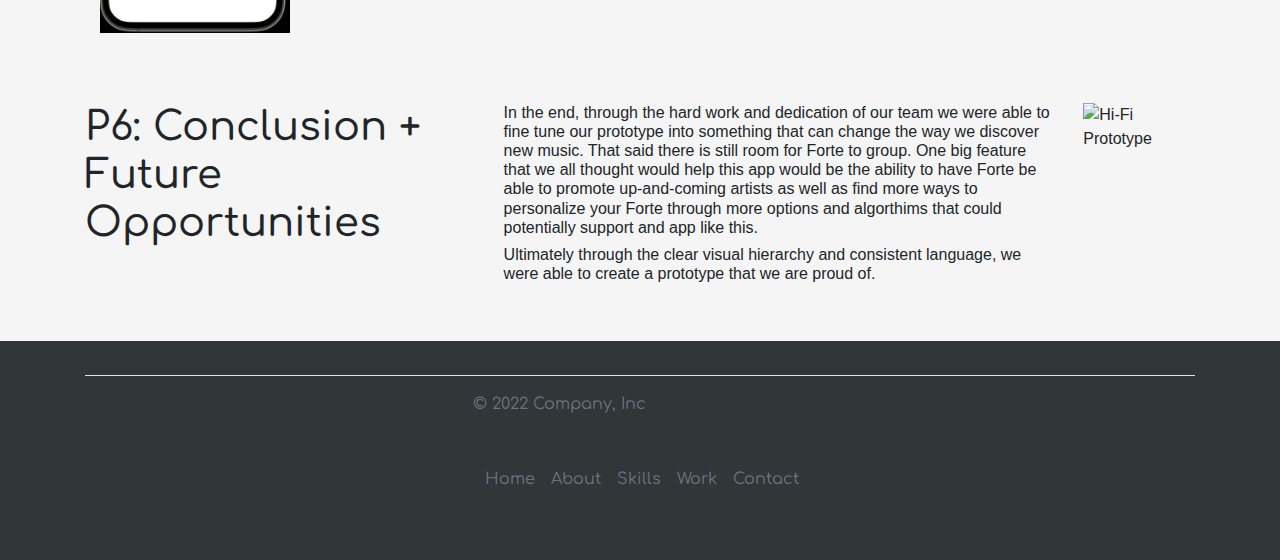
==== commit 7850d19a: "timeline now starts with phase 1" ====
--- a/index.html
+++ b/index.html
@@ -130,7 +130,7 @@
                 <h4>Forte Development Timeline, <span>2022</span></h4>
                 <div class="flex-parent">
                     <div class="input-flex-container">
-                        <input type="radio" name="timeline-dot" data-description="1910">
+                        <input type="radio" name="timeline-dot" data-description="1910" checked>
                         <div class="dot-info" data-description="1910">
                             <span class="year">Phase 1</span>
                             <span class="label"><a href="#phase1">User Research</a></span>
@@ -140,7 +140,7 @@
                             <span class="year">Phase 2</span>
                             <span class="label"><a href='#phase2'> Definition & Synthesis</a></span>
                         </div>
-                        <input type="radio" name="timeline-dot" data-description="1930" checked>
+                        <input type="radio" name="timeline-dot" data-description="1930">
                         <div class="dot-info" data-description="1930">
                             <span class="year">Phase 3</span>
                             <span class="label"><a href='#phase3'>Ideation</a></span>
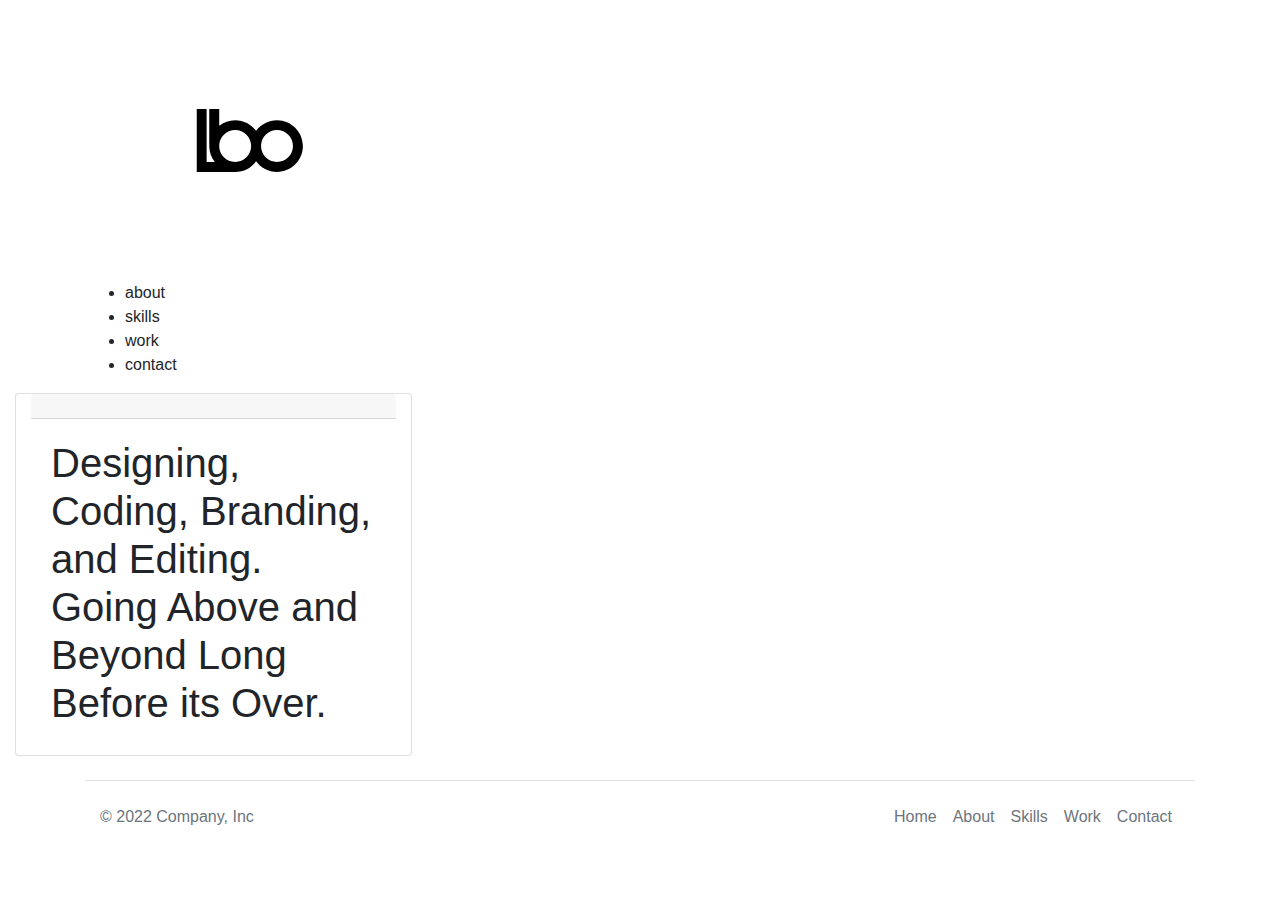
==== commit 0a838249: "Merged Version" ====
--- a/index.html
+++ b/index.html
@@ -2,7 +2,7 @@
 <html>
 
 <head>
-    <title>lboPortfolio_20</title>
+    <title>LBODesigns</title>
     <link rel="stylesheet" href="https://cdn.jsdelivr.net/npm/bootstrap@4.0.0/dist/css/bootstrap.min.css"
         integrity="sha384-Gn5384xqQ1aoWXA+058RXPxPg6fy4IWvTNh0E263XmFcJlSAwiGgFAW/dAiS6JXm" crossorigin="anonymous">
     <link rel="preconnect" href="https://fonts.googleapis.com">
@@ -10,266 +10,146 @@
     <link href="https://fonts.googleapis.com/css2?family=Comfortaa:wght@300;400;500;600;700&display=swap"
         rel="stylesheet">
 
-    <link rel="stylesheet" href="CSS/styles.css">
+    <link rel="stylesheet" href="css/styles.css">
+    <script src="https://ajax.googleapis.com/ajax/libs/jquery/3.6.0/jquery.min.js"></script>
 
-    <!-- Global site tag (gtag.js) - Google Analytics -->
-<script async src="https://www.googletagmanager.com/gtag/js?id=G-VQ3328XH34"></script>
-<script>
-  window.dataLayer = window.dataLayer || [];
-  function gtag(){dataLayer.push(arguments);}
-  gtag('js', new Date());
+    <!--<style>
+        ul {
+            list-style: url('dash.gif');
+        }
+    </style>-->
 
-  gtag('config', 'G-VQ3328XH34');
-</script>
-
-<!-- Hotjar Tracking Code for my site -->
-<script>
-    (function(h,o,t,j,a,r){
-        h.hj=h.hj||function(){(h.hj.q=h.hj.q||[]).push(arguments)};
-        h._hjSettings={hjid:3084975,hjsv:6};
-        a=o.getElementsByTagName('head')[0];
-        r=o.createElement('script');r.async=1;
-        r.src=t+h._hjSettings.hjid+j+h._hjSettings.hjsv;
-        a.appendChild(r);
-    })(window,document,'https://static.hotjar.com/c/hotjar-','.js?sv=');
-</script>
 </head>
 
 <body>
-    <nav class="navbar navbar-expand-lg navbar-light">
-        <div class="container">
-            <a class="navbar-brand" href="#"><img src="images/lboconcept.png" width="100px" alt="logo"></a>
-            <button class="navbar-toggler" type="button" data-toggle="collapse" data-target="#navbarNavAltMarkup"
-                aria-controls="navbarNavAltMarkup" aria-expanded="false" aria-label="Toggle navigation">
-                <span class="navbar-toggler-icon text-white"></span>
-            </button>
-            <div class="collapse navbar-collapse" id="navbarNavAltMarkup">
-                <div class="navbar-nav">
-                    <a class="nav-item nav-link text-white ni" href="https://liamoc49.github.io/UX_UI_HW_17/">about
-                    </a>
-                    <a class="nav-item nav-link  active text-white ni" href="https://liamoc49.github.io/UX_UI_HW_19/">skills </a>
-                    <a class="nav-item nav-link text-white ni" href="#">work<span
-                        class="sr-only">(current)</span></a>
-                    <a class="nav-item nav-link text-white ni" href="#">contact</a>
-                </div>
+    <div class="">
+        <img class="logo" src="images/lbodesignsLOGO.svg" alt="LBODesigns logo" width="500">
+    </div>
+    <div class="container">
+        <div class="flexbox">
+            <div class="LBO">
+
+            </div>
+        </div>
+    </div>
+    <nav>
+        <div class="container" id="myUL">
+            <div>
+                <ul>
+
+                    <li>about</li>
+
+                    <li>skills</li>
+
+                    <li>work</li>
+
+                    <li>contact</li>
+                </ul>
             </div>
         </div>
     </nav>
-    <div class="container">
-        <div class="csLogo">
-            <img src="images/Group 42.png" alt="Forte Logo" width="300px">
-            <h2>Forte</h2>
+
+    <!-- <div class="card container " data-tilt>
+        <div class="card-header">
+            Quote
+        </div>
+        <div class="card-body">
+            <blockquote class="blockquote mb-0 LBO">
+                <h1>Designing, Coding, Branding, and Editing. Going Above and Beyond Long Before its Over.</h1>
+                </footer>
+            </blockquote>
+        </div>
+    </div> -->
+    <div class="col-lg-4">
+    <div id="glare" class="card container " data-tilt data-tilt-glare data-tilt-max-glare="0.8" data-shadow="true">
+        
+        <div class="card-header">
+            
+
+        </div>
+        <div class="card-body cardb">
+            <blockquote class="blockquote mb-0 LBO">
+                <h1 id="sha">Designing, Coding, Branding, and Editing. Going Above and Beyond Long Before its Over.</h1>
+                </footer>
+            </blockquote>
+        </div>
         </div>
     </div>
-    <div class="container">
-        <h1>Executive Summary
-        </h1>
-        <p>The following is a UX project, in which my group and I worked together to create a music discovery app that
-            would help solve the problem of people having trouble finding new music. The process to do this took several
-            weeks in total as we conducted user research and competitor research, developed various prototypes, and
-            finalized different elements of the project into one final iteration that we would then present to our
-            bootcamp class. This process was not without its hurdles as we ran into issues in several places when it
-            came to the topic of onboarding as well as making sure all of the scrolling elements of the project were
-            able to work. That said the project was completed on time and was able to demonstrate what its purpose was.
-        </p>
-        <h1>Project Overview
-        </h1>
-        <p>To begin, this project was the first big group project that me or anyone in my class for the Northwestern
-            University UX/UI Bootcamp had done. This was a project that made many of us test our limited knowledge of
-            Figma at the time to create something that was functional and accessible. This meant making sure that not
-            only did all of the interactions that we needed to work did work, but also that we had to make sure that a
-            user could follow along with the on screen instructions and understand what all of those meant. Along the
-            way with this project we delegated responsibilities for various different aspects such having one person
-            work on creating the slides for the presentation, one person work on any UI elements that we needed made
-            specifically for the project, and one person who worked graphics for the slides and the project. That said
-            we did all work together to take on the task of creating the project and making sure the interactions
-            worked.</p>
-        <br>
 
-        <div class="row">
-            <div class="col-sm-4">
-                <div class="card">
-                    <div class="card-body">
-                        <h5 class="card-title">Role & Responsibilities + Team Size</h5>
-                        <p class="card-text">I worked on the logo, the framework for the design of the app, UI designer,
-                            UX designer. This was all done in
-                            a group of three in which we were all responsibile for different parts of the project though
-                            we did all work
-                            on the UX for the app</p>
+    <!--<div class="card container" data-tilt>
+        <div class="card-header">
+            Quote
+        </div>
+        <div class="card-body">
+            <blockquote class="blockquote mb-0 LBO">
+                <h1>Designing, Coding, Branding, and Editing. Going Above and Beyond Long Before its Over.</h1>
+                </footer>
+            </blockquote>
+        </div>
+    </div>-->
 
+
+
+   <!-- <section>
+        <div class="container">
+            <div class="row">
+                <div class="col-md-3">
+                    <div class="">
+                        <img class="logo" src="images/lbodesignsLOGO.svg" alt="LBODesigns logo" width="500">
+                    </div>
+                    <div class="container">
+                        <div class="flexbox">
+                            <div class="LBO">
+
+                            </div>
+                        </div>
+                    </div>
+                    <div class="pb-3">
+                        .col-md-8
+                    </div>
+                    <div class="row">
+                        <div class="col-md-2">
+                            <nav>
+                                <div class="container" id="myUL">
+                                    <div>
+                                        <ul>
+
+                                            <li>about</li>
+
+                                            <li>skills</li>
+
+                                            <li>work</li>
+
+                                            <li>contact</li>
+                                        </ul>
+                                    </div>
+                                </div>
+                            </nav>
+                        </div>
+                        <div class="col-md-2">.col-md-6</div>
                     </div>
                 </div>
-            </div>
-            <div class="col-sm-4">
-                <div class="card">
-                    <div class="card-body">
-                        <h5 class="card-title">Deliverables</h5>
-                        <p class="card-text">We were able to create a proof of concept version of the app that included
-                            onboarding process as well as the
-                            basic features of the design. We also created a presentation that explained the purpose and
-                            reason for this
-                            app.</p>
+                <div class="col-md-8">
+                    <div id="glare" class="card container" data-tilt data-tilt-glare data-tilt-max-glare="0.8"
+                        data-shadow="true">
+                        <div class="card-header">
 
+                        </div>
+                        <div class="card-body cardb">
+                            <blockquote class="blockquote mb-0 LBO">
+                                <h1 id="sha">Designing, Coding, Branding, and Editing. Going Above and Beyond Long
+                                    Before its Over.</h1>
+                                </footer>
+                            </blockquote>
+                        </div>
                     </div>
-                </div>
-            </div>
-            <div class="col-sm-4">
-                <div class="card">
-                    <div class="card-body">
-                        <h5 class="card-title">Tools Used</h5>
-                        <p class="card-text">We used Figma, Adobe Illustrator, and paper and pencil.</p>
 
-                    </div>
                 </div>
             </div>
         </div>
 
-        <section id="timeline">
-            <h4>Timeline & Scoop</h4>
-            <div class="flex-parent">
-                <h4>Forte Development Timeline, <span>2022</span></h4>
-                <div class="flex-parent">
-                    <div class="input-flex-container">
-                        <input type="radio" name="timeline-dot" data-description="1910" checked>
-                        <div class="dot-info" data-description="1910">
-                            <span class="year">Phase 1</span>
-                            <span class="label"><a href="#phase1">User Research</a></span>
-                        </div>
-                        <input type="radio" name="timeline-dot" data-description="1920">
-                        <div class="dot-info" data-description="1920">
-                            <span class="year">Phase 2</span>
-                            <span class="label"><a href='#phase2'> Definition & Synthesis</a></span>
-                        </div>
-                        <input type="radio" name="timeline-dot" data-description="1930">
-                        <div class="dot-info" data-description="1930">
-                            <span class="year">Phase 3</span>
-                            <span class="label"><a href='#phase3'>Ideation</a></span>
-                        </div>
-                        <input type="radio" name="timeline-dot" data-description="1940">
-                        <div class="dot-info" data-description="1940">
-                            <span class="year">Phase 4</span>
-                            <span class="label"><a href='#phase4'>Prototyping (lo-fi)</a></span>
-                        </div>
-                        <input type="radio" name="timeline-dot" data-description="1950">
-                        <div class="dot-info" data-description="1950">
-                            <span class="year">Phase 5</span>
-                            <span class="label"><a href='#phase5'>User Testing + Outcomes</a></span>
-                        </div>
-                        <input type="radio" name="timeline-dot" data-description="1960">
-                        <div class="dot-info" data-description="1960">
-                            <span class="year">Phase 6</span>
-                            <span class="label"><a href='#phase6'>Conclusion + Future Opportunities</a></span>
-                        </div>
+    </section>-->
 
-                        <div id="timeline-descriptions-wrapper">
-                            <p data-description="1910">This phase was all about figuring out who our target audience was
-                                and
-                                then developing the ideal person who would use this program.</p>
-                            <p data-description="1920">This phase was about taking that informatino gathered from the
-                                initial research and figuring out what were some pain points and issues they were
-                                having.
-                            </p>
-                            <p data-description="1930">This phase is about developing those findings from the previous
-                                step
-                                and seeing what can be done to address those problems.</p>
-                            <p data-description="1940">This phase is all about our initial very rough lo-fi prototyping
-                                stage in which the focus was more on developing a base for the app going forward that
-                                can be
-                                added to and refined in future interations.</p>
-                            <p data-description="1950">Once we had a intial prototype we did some user testing to came
-                                back
-                                with findings to figure out how this app could be improved from there.</p>
-                            <p data-description="1960">Finally, here is the end of the project as of right now as well
-                                as
-                                potential ways this project could be shaped going forward.</p>
-                        </div>
-                    </div>
-                </div>
-        </section>
-        <section id="phase1">
-            <!--Should quotes be images or c/p them?-->
-            <h1>P1: User Research</h1>
-            <div class="container">
-            <h6>After the inital brainstorming process in which we settled on the idea of something like a tinder but for
-                finding music, we realized that we needed to figure who our users might be. our inital ideas were that
-                they might be someone in thier late twenties who is always in search for the next big thing when it
-                comes to music and they were bored with what thier Spotify recommended playlists were giving because it
-                was either the same thing on repeat or nothing that interested them. Once we did our research we
-                realized that our assumptions were right partially.</h6>
-            </div>
-            <img id="p1Quotes" src="images/Phase1Quotes.png" alt="quotes" width="90%">
-        </section>
-        <section id="phase2">
-        <h1>P2: Definition & Synthesis</h1>
-        <div class="container">
-        <h6>From there we went about looking at possible copetitors as well as thinking about how we could implement
-            those ideas into an app. This made us realize that the apps that were out there that did something
-            similar to what we were trying to accomplish had an issue and that was that they were not really
-            designed to look good or be inviting. We realized that we needed to more than just show people new music
-            that there needed to be a way to sort and organize that information as well as refine the search to
-            focus on something for a partial area of focus.</h6>
-        </div>
-        <img id="afImage" src="images/Group 65.png" alt="Affinity Diagram" width="90%">
-        </section>
-        <section id="phase3">
-        <h1>P3: Ideation</h1>
-        <div class="container">
-        <h6>As we collected our user research and began looking at the different ways we could solve the problem of
-            creating a new way to discover music, we all did sketches of various different ideas of where we should
-            take the project. It was from these paper prototypes that we started to notice some common ideas that we
-            all had such as the ability to tell the app about your personal taste in music as well as the ability to
-            link the app to your spotify or apple music accounts. It was through this collobration that we were able
-            to start to build a fuller picture of what would end up becoming the lo-fi and mid-fi prototypes of the
-            project. Along the way we would settle on the name Forte as it helped tie into the music theme of the
-            app, helped to show how we were trying to signal boost smaller artists, and lastly to show how the app
-            could be personalized to the users tastes in music.</h6>
-        </div>
-        <img>
-        </section>
-        <section id="phase4">
-        <h1>P4: Prototyping (Lo-Fi)</h1>
-        <div class="container">
-        <h6>When it came to the topic of prototyping and intial designs for Forte, one element that did not change
-            much was the design of the main screen that the user would interact with. We knew early on that the main
-            focus of the screen needs to be the music whether that is an album cover or an image that was used to
-            represent the artist and that along with that we wanted to have the two main interactions on the screen
-            to be a like/dislike or yes/no option to avoid confusion. While this might have been the first screen
-            what we thought we did build the app up around it. We realized that we needed to give people the option
-            to personalize their taste in music both during the onboarding process as well as afterwards. The
-            thoughts of what we needed to put into the onboarding process then grew from there as we had to figure
-            out what information that we thought was needed from the users and what was not really that required
-            from them.</h6>
-        </div>
-            <img class="container" id='lofi' src="images/ForteLoFi.gif" alt="Lo-Fi Prototype" width="30%">
-        </section>
-        <section id="phase5">
-        <h1>P5: User Testing + Outcomes</h1>
-        <div class="container">
-        <h6>From our user testing, we found some key findings. Some of the biggest feedback we got was the importance
-            adding accessibility options to Forte to help show that the user was in fact interacting with the app
-            and that their actions were being recognized. We also found out that we needed to include some form of a
-            tutorial for new users as part of the on boarding process. Once we did that we then we went out and did
-            some more testing on the changes we made to Forte and found that there was room for further
-            accessability changes and refinements, notibily giving the users more of an indication that certain
-            elements of the screen and pages can be scrolled through and that users wanted there to be more
-            information on the app explaning how linking your Forte account to Spotify or Apple Music. </h6>
-        </div>
-            <img class="container" id='midfi' src="images/ForteMidFi.gif" alt="Mid-Fi Prototype" width="30%">
-        </section>
-        <section id="phase6">
-        <h1>P6: Conclusion + Future Opportunities</h1>
-        <div class="container conclu">
-        <h6>In the end, through the hard work and dedication of our team we were able to fine tune our prototype into
-            something that can change the way we discover new music. That said there is still room for Forte to
-            group. One big feature that we all thought would help this app would be the ability to have Forte be
-            able to promote up-and-coming artists as well as find more ways to personalize your Forte through more
-            options and algorthims that could potentially support and app like this.</h6>
-
-        <h6>Ultimately through the clear visual hierarchy and consistent language, we were able to create a prototype that we are proud of. </h6>
-        </div>
-        <img class="container" id="hifi" src="images/ForteHiFi.gif" alt="Hi-Fi Prototype" width="30%">
-        </section>
-    </div>
     <div>
         <footer>
             <div class="container" id="ftCon">
@@ -292,44 +172,25 @@
               
         </footer>
     </div>
+
+
+
+   
+
+
 </body>
-<script src="https://code.jquery.com/jquery-3.2.1.slim.min.js"
-    integrity="sha384-KJ3o2DKtIkvYIK3UENzmM7KCkRr/rE9/Qpg6aAZGJwFDMVNA/GpGFF93hXpG5KkN"
-    crossorigin="anonymous"></script>
-<script src="https://cdn.jsdelivr.net/npm/popper.js@1.12.9/dist/umd/popper.min.js"
-    integrity="sha384-ApNbgh9B+Y1QKtv3Rn7W3mgPxhU9K/ScQsAP7hUibX39j7fakFPskvXusvfa0b4Q"
-    crossorigin="anonymous"></script>
-<script src="https://cdn.jsdelivr.net/npm/bootstrap@4.0.0/dist/js/bootstrap.min.js"
-    integrity="sha384-JZR6Spejh4U02d8jOt6vLEHfe/JQGiRRSQQxSfFWpi1MquVdAyjUar5+76PVCmYl"
-    crossorigin="anonymous"></script>
-<script>$(function () {
-        $('[data-toggle="tooltip"]').tooltip()
+<script src="vanilla-tilt.min.js"></script>
+<script type="text/javascript" src="js/tilt.jquery.js"></script>
+
+<script src="jquery.js"></script>
+<script src="tilt.js"></script>
+<script>$('.js-tilt').tilt({
+        glare: true,
+        maxGlare: .5
     })</script>
 
-<script>$('.dropdown-toggle').dropdown()</script>
+<footer></footer>
 
-<script>function myFunction() {
-        var x = document.getElementById("myTopnav");
-        if (x.className === "topnav") {
-            x.className += " responsive";
-        } else {
-            x.className = "topnav";
-        }
-    }</script>
 
-<script src="js/index.js"></script>
-
-<script>$(function () {
-        var inputs = $('.input');
-        var paras = $('.description-flex-container').find('p');
-        inputs.click(function () {
-            var t = $(this),
-                ind = t.index(),
-                matchedPara = paras.eq(ind);
-
-            t.add(matchedPara).addClass('active');
-            inputs.not(t).add(paras.not(matchedPara)).removeClass('active');
-        });
-    });</script>
 
 </html>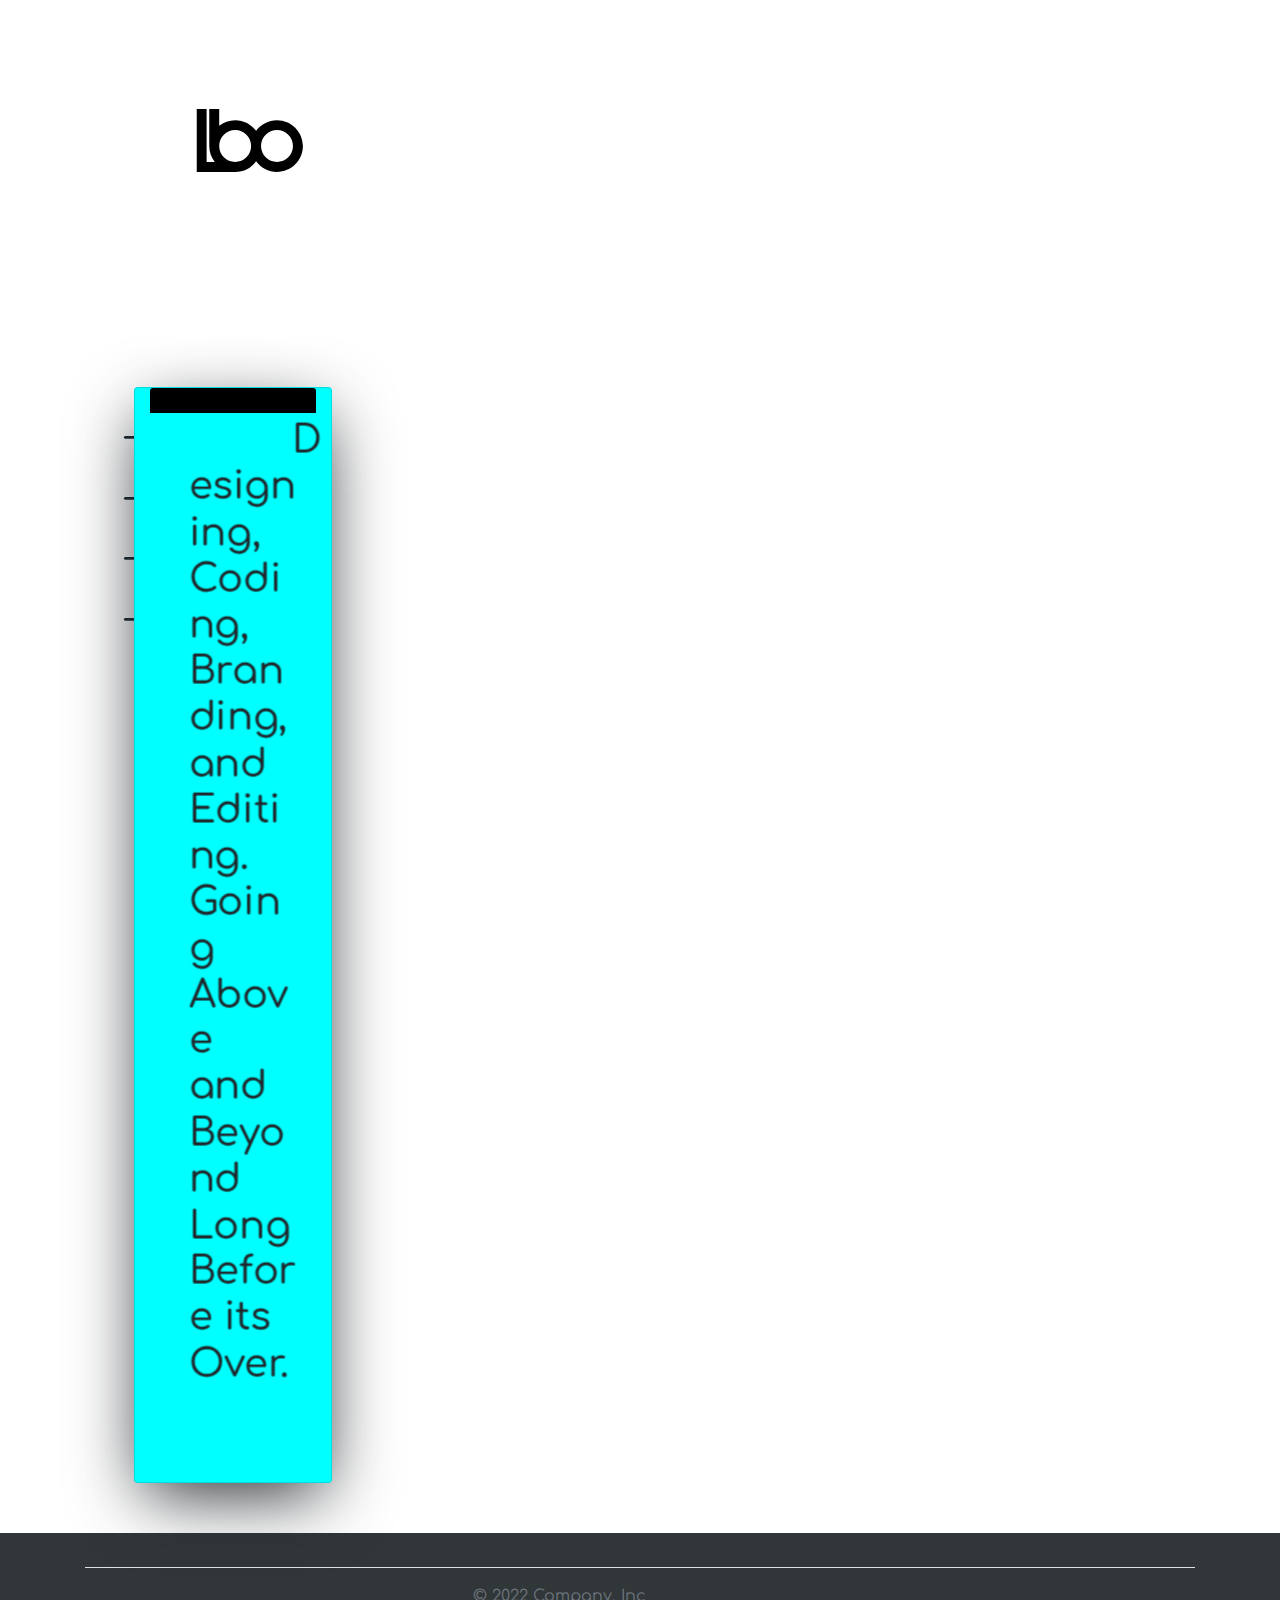
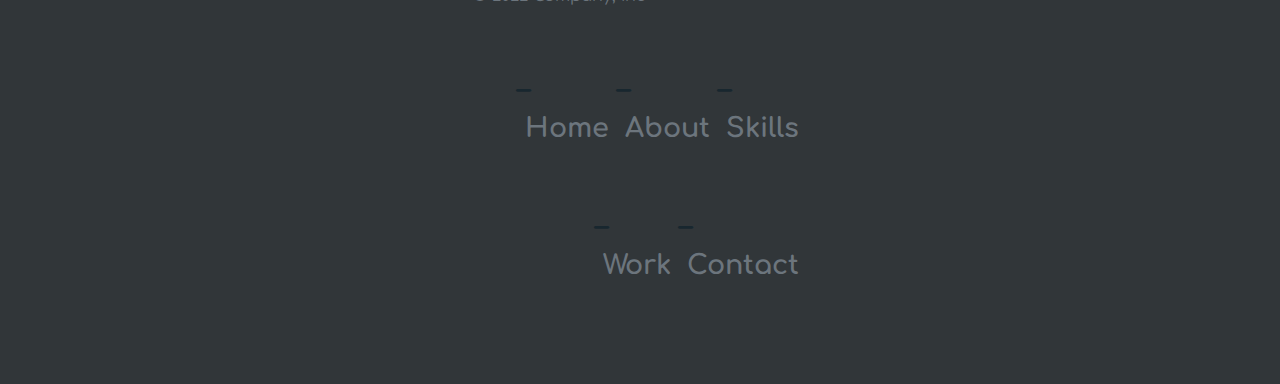
==== commit 7944cd7a: "Changed index CSS and added navbar with links" ====
--- a/index.html
+++ b/index.html
@@ -10,7 +10,7 @@
     <link href="https://fonts.googleapis.com/css2?family=Comfortaa:wght@300;400;500;600;700&display=swap"
         rel="stylesheet">
 
-    <link rel="stylesheet" href="css/styles.css">
+    <link rel="stylesheet" href="css/stylesHome.css">
     <script src="https://ajax.googleapis.com/ajax/libs/jquery/3.6.0/jquery.min.js"></script>
 
     <!--<style>
@@ -32,6 +32,29 @@
             </div>
         </div>
     </div>
+
+    <nav class="navbar navbar-expand-lg navbar-light">
+        <div class="container">
+            <a class="navbar-brand" href="lbodesigns.com/index.html"><img src="Images/lboconcept.png" width="100px" alt="logo"></a>
+            <button class="navbar-toggler" type="button" data-toggle="collapse" data-target="#navbarNavAltMarkup"
+                aria-controls="navbarNavAltMarkup" aria-expanded="false" aria-label="Toggle navigation">
+                <span class="navbar-toggler-icon text-white"></span>
+            </button>
+            <div class="collapse navbar-collapse" id="navbarNavAltMarkup">
+                <div class="navbar-nav">
+                    <a class="nav-item nav-link text-white ni" href="lbodesigns.com/about-me.html">about
+                    </a>
+                    <a class="nav-item nav-link  active text-white ni" href="lbodesigns.com/skills.html">skills <span
+                            class="sr-only">(current)</span></a>
+                    <a class="nav-item nav-link text-white ni" href="lbodesigns.com/ForteCS.html">work</a>
+                    <a class="nav-item nav-link text-white ni" href="#">contact</a>
+                    <!-- <a href="javascript:void(0);" class="icon" onclick="myFunction()">
+                <i class="fa fa-bars"></i></a>-->
+                </div>
+            </div>
+        </div>
+    </nav>
+
     <nav>
         <div class="container" id="myUL">
             <div>
--- a/css/stylesHome.css
+++ b/css/stylesHome.css
@@ -0,0 +1,139 @@
+.logo {
+    background-color: white;
+    align-items: flex-start;
+    color: aqua;
+}
+
+.LBO {
+    text-indent: 100px;
+    transform: translateZ(30px);
+}
+
+
+.card {
+    /*margin-top: 50px;*/
+    margin-bottom: 50px;
+    margin-right: 20%;
+    max-width: 50%;
+    /*max-width: 26%;*/
+    
+    justify-content: center;
+    align-content: center;
+    /*box-shadow: 30px 30px 0px 0px #00000002;*/
+    box-shadow: 0 20px 70px -10px;
+    transform-style: preserve-3d;
+    perspective: 1000px;
+    font-family: comfortaa;
+    /*maxTilt: 15;*/
+
+}
+
+.card-header {
+    background-color: black;
+    transform: translateZ(6);
+    perspective: 1000px;
+    transform-style: preserve-3d;
+}
+
+.cardb {
+    transform: translateZ(30px);
+}
+
+#glare {
+    background-color: aqua;
+}
+
+
+#sha {
+    text-shadow: 10px 10px 10px 10px #000000;
+    padding-bottom: 80px;
+    padding-left: 20px;
+}
+
+h1 {
+    font-size: 28pt;
+}
+
+#myUL {
+    list-style: "images/dash.gif";
+}
+
+ul {
+    
+    position: fixed;
+}
+
+li {
+    color: #18272F;
+    position: relative;
+    text-decoration: none;
+    font-family: comfortaa;
+    /*display: grid;*/
+    font-size: 27px;
+    font-weight: 700;
+    list-style: none;
+    margin-top: 20px ;
+    margin-bottom: 20px;
+}
+
+li::before {
+    content: "_ "
+ }
+
+li::after {
+    content: '';
+    position: absolute;
+    width: 110%;
+    height: 4px;
+    border-radius: 4px;
+    background-color: #18272F;
+    bottom: 0;
+    left: 20px;
+    transform-origin: right;
+    transform: scaleX(0);
+    transition: transform .3s ease-in-out;
+}
+
+li:hover::after {
+    transform-origin: left;
+    transform: scaleX(1);
+}
+
+/*#myUL>* {
+    position: relative;
+}
+
+#myUL>*:before {
+    content: "";
+    height: 10px;
+    width: 10px;
+    background-image: url("dash.gif");
+    position: absolute;
+    right: 100%;
+}*/
+
+#ftCon {
+	font-family: 'comfortaa';
+}
+
+
+footer {
+	background-color: #313639;
+	margin: 0 auto;
+	bottom: 0;
+	width: 100%;
+	justify-self: flex-end;
+	flex-grow: 1;
+	padding: 10px;
+
+	margin-top: auto;
+
+	display: flex;
+	flex-direction: column;
+}
+
+footer ul {
+	display: inline-block;
+	vertical-align: top;
+
+}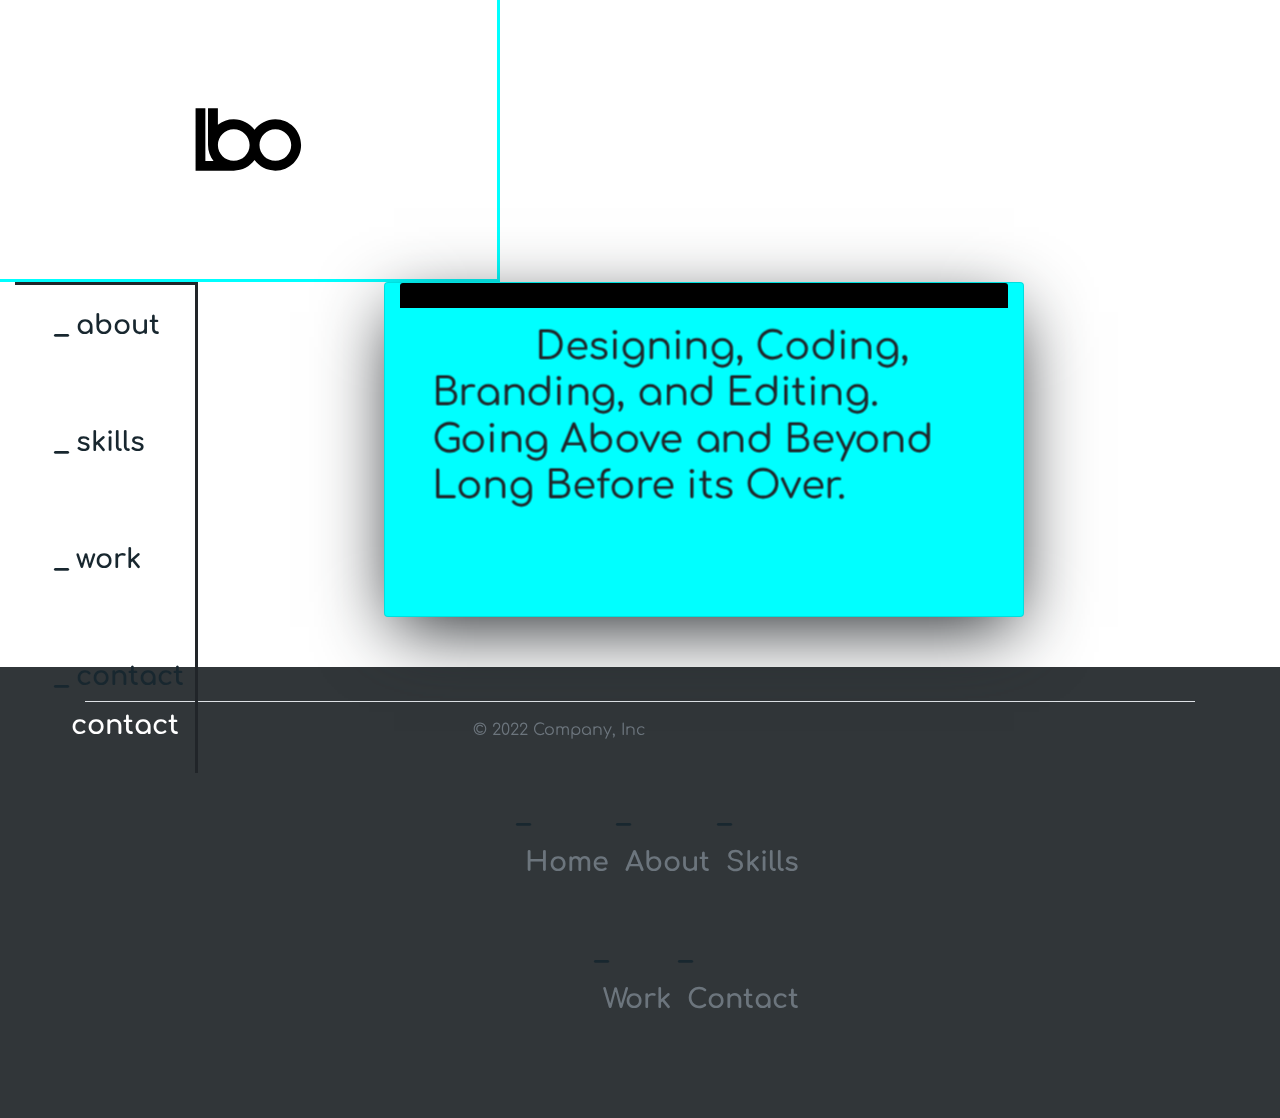
==== commit f4c881df: "updated with borders on homepage" ====
--- a/index.html
+++ b/index.html
@@ -33,40 +33,26 @@
         </div>
     </div>
 
-    <nav class="navbar navbar-expand-lg navbar-light">
-        <div class="container">
-            <a class="navbar-brand" href="lbodesigns.com/index.html"><img src="Images/lboconcept.png" width="100px" alt="logo"></a>
-            <button class="navbar-toggler" type="button" data-toggle="collapse" data-target="#navbarNavAltMarkup"
-                aria-controls="navbarNavAltMarkup" aria-expanded="false" aria-label="Toggle navigation">
-                <span class="navbar-toggler-icon text-white"></span>
-            </button>
-            <div class="collapse navbar-collapse" id="navbarNavAltMarkup">
-                <div class="navbar-nav">
-                    <a class="nav-item nav-link text-white ni" href="lbodesigns.com/about-me.html">about
-                    </a>
-                    <a class="nav-item nav-link  active text-white ni" href="lbodesigns.com/skills.html">skills <span
-                            class="sr-only">(current)</span></a>
-                    <a class="nav-item nav-link text-white ni" href="lbodesigns.com/ForteCS.html">work</a>
-                    <a class="nav-item nav-link text-white ni" href="#">contact</a>
-                    <!-- <a href="javascript:void(0);" class="icon" onclick="myFunction()">
-                <i class="fa fa-bars"></i></a>-->
-                </div>
-            </div>
-        </div>
-    </nav>
-
     <nav>
         <div class="container" id="myUL">
             <div>
-                <ul>
-
-                    <li>about</li>
-
-                    <li>skills</li>
-
-                    <li>work</li>
-
-                    <li>contact</li>
+                <ul class="ab">
+
+                    <li id="homeLI">about<a class="nav-item nav-link text-white ni"
+                            href="lbodesigns.com/about-me.html">about
+                        </a></li>
+
+
+                    <li id="homeLI">skills <a class="nav-item nav-link text-white"
+                            href="lbodesigns.com/skills.html">skills</a></li>
+
+
+                    <li id="homeLI">work<a class="nav-item nav-link text-white ni"
+                            href="lbodesigns.com/ForteCS.html">work</a></li>
+
+
+                    <li id="homeLI">contact<a class="nav-item nav-link text-white ni" href="#">contact</a></li>
+
                 </ul>
             </div>
         </div>
@@ -83,20 +69,19 @@
             </blockquote>
         </div>
     </div> -->
-    <div class="col-lg-4">
+    <!--<div class="col-lg-4">-->
     <div id="glare" class="card container " data-tilt data-tilt-glare data-tilt-max-glare="0.8" data-shadow="true">
-        
+
         <div class="card-header">
-            
+
 
         </div>
         <div class="card-body cardb">
             <blockquote class="blockquote mb-0 LBO">
                 <h1 id="sha">Designing, Coding, Branding, and Editing. Going Above and Beyond Long Before its Over.</h1>
-                </footer>
             </blockquote>
         </div>
-        </div>
+    </div>
     </div>
 
     <!--<div class="card container" data-tilt>
@@ -113,7 +98,7 @@
 
 
 
-   <!-- <section>
+    <!-- <section>
         <div class="container">
             <div class="row">
                 <div class="col-md-3">
@@ -177,28 +162,33 @@
         <footer>
             <div class="container" id="ftCon">
                 <footer class="d-flex flex-wrap justify-content-between align-items-center py-3 my-4 border-top">
-                  <p class="col-md-4 mb-0 text-muted">&copy; 2022 Company, Inc</p>
-              
-                  <a href="/" class="col-md-4 d-flex align-items-center justify-content-center mb-3 mb-md-0 me-md-auto link-dark text-decoration-none">
-                    <svg class="bi me-2" width="40" height="32"><use xlink:href="#bootstrap"/></svg>
-                  </a>
-              
-                  <ul class="nav col-md-4 justify-content-end">
-                    <li class="nav-item"><a href="#" class="nav-link px-2 text-muted">Home</a></li>
-                    <li class="nav-item"><a href="#" class="nav-link px-2 text-muted">About</a></li>
-                    <li class="nav-item"><a href="#" class="nav-link px-2 text-muted">Skills</a></li>
-                    <li class="nav-item"><a href="#" class="nav-link px-2 text-muted">Work</a></li>
-                    <li class="nav-item"><a href="#" class="nav-link px-2 text-muted">Contact</a></li>
-                  </ul>
+                    <p class="col-md-4 mb-0 text-muted">&copy; 2022 Company, Inc</p>
+
+                    <a href="/"
+                        class="col-md-4 d-flex align-items-center justify-content-center mb-3 mb-md-0 me-md-auto link-dark text-decoration-none">
+                        <svg class="bi me-2" width="40" height="32">
+                            <use xlink:href="#bootstrap" />
+                        </svg>
+                    </a>
+
+                    <ul class="nav col-md-4 justify-content-end">
+                        <li class="nav-item"><a href="#" class="nav-link px-2 text-muted">Home</a></li>
+                        <li class="nav-item"><a href="lbodesigns.com/about-me.html"
+                                class="nav-link px-2 text-muted">About</a></li>
+                        <li class="nav-item"><a href="lbodesigns.com/skills.html"
+                                class="nav-link px-2 text-muted">Skills</a></li>
+                        <li class="nav-item"><a href="#" class="nav-link px-2 text-muted">Work</a></li>
+                        <li class="nav-item"><a href="#" class="nav-link px-2 text-muted">Contact</a></li>
+                    </ul>
                 </footer>
-              </div>
-              
+            </div>
+
         </footer>
     </div>
 
 
 
-   
+
 
 
 </body>
--- a/css/stylesHome.css
+++ b/css/stylesHome.css
@@ -2,6 +2,9 @@
     background-color: white;
     align-items: flex-start;
     color: aqua;
+    border-bottom-style: solid;
+    border-right-style: solid;
+
 }
 
 .LBO {
@@ -54,13 +57,18 @@
     font-size: 28pt;
 }
 
+
 #myUL {
     list-style: "images/dash.gif";
+    position: fixed;
+    
 }
 
-ul {
+.ab {
     
     position: fixed;
+    border-top-style: solid;
+    border-right-style: solid;
 }
 
 li {
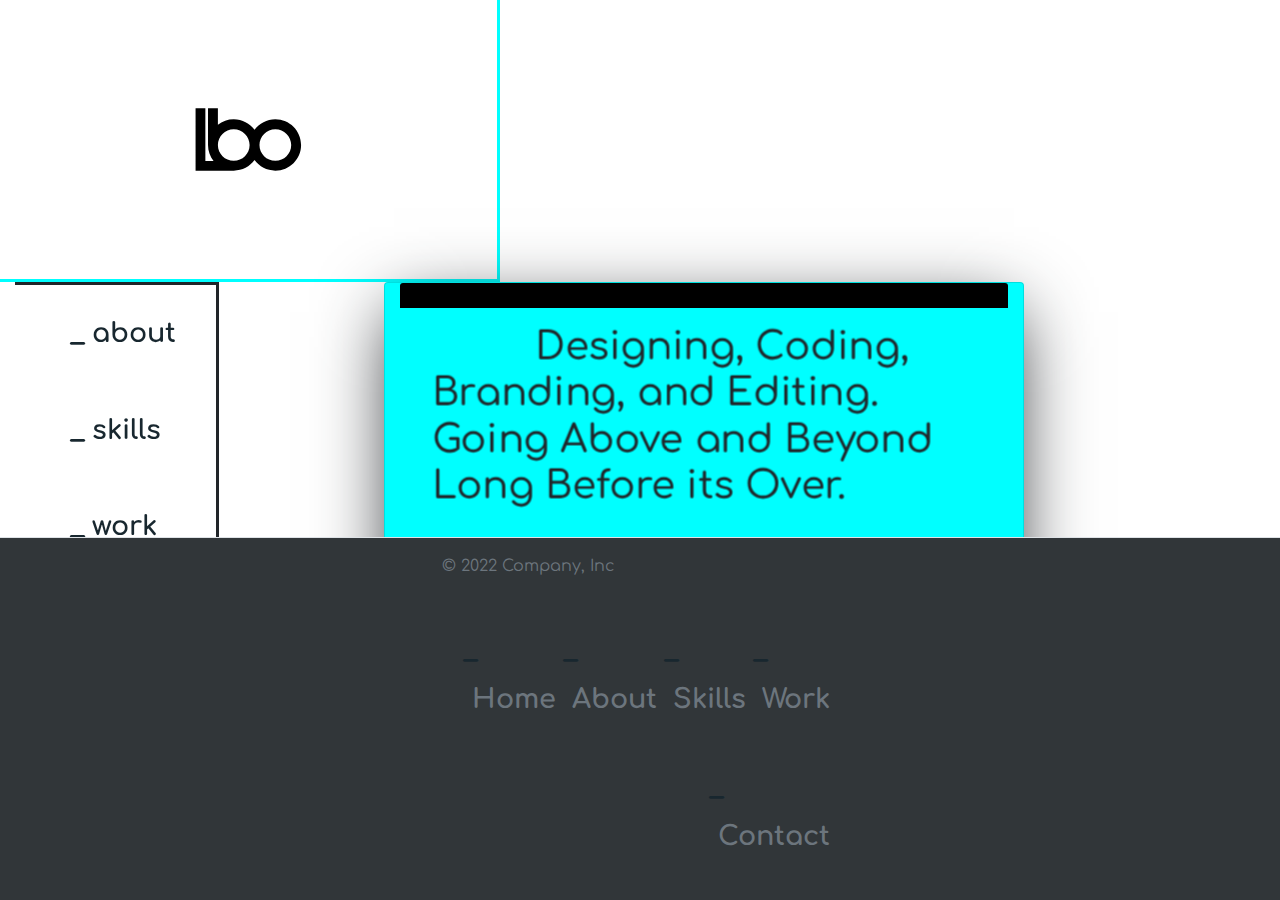
==== commit d96c9129: "links fixed" ====
--- a/index.html
+++ b/index.html
@@ -38,20 +38,25 @@
             <div>
                 <ul class="ab">
 
-                    <li id="homeLI">about<a class="nav-item nav-link text-white ni"
-                            href="lbodesigns.com/about-me.html">about
-                        </a></li>
-
-
-                    <li id="homeLI">skills <a class="nav-item nav-link text-white"
-                            href="lbodesigns.com/skills.html">skills</a></li>
-
-
-                    <li id="homeLI">work<a class="nav-item nav-link text-white ni"
-                            href="lbodesigns.com/ForteCS.html">work</a></li>
-
-
-                    <li id="homeLI">contact<a class="nav-item nav-link text-white ni" href="#">contact</a></li>
+                    <a class="nav-item nav-link text-white ni" href="about-me.html">
+                        <li id="homeLI">about
+                        </li>
+                    </a>
+
+
+                    <a class="nav-item nav-link text-white" href="skills.html">
+                        <li id="homeLI">skills</li>
+                    </a>
+
+
+                    <a class="nav-item nav-link text-white ni" href="forteCS.html">
+                        <li id="homeLI">work</li>
+                    </a>
+
+
+                    <a class="nav-item nav-link text-white ni" href="#">
+                        <li id="homeLI">contact</li>
+                    </a>
 
                 </ul>
             </div>
@@ -158,33 +163,33 @@
 
     </section>-->
 
-    <div>
-        <footer>
-            <div class="container" id="ftCon">
-                <footer class="d-flex flex-wrap justify-content-between align-items-center py-3 my-4 border-top">
-                    <p class="col-md-4 mb-0 text-muted">&copy; 2022 Company, Inc</p>
-
-                    <a href="/"
-                        class="col-md-4 d-flex align-items-center justify-content-center mb-3 mb-md-0 me-md-auto link-dark text-decoration-none">
-                        <svg class="bi me-2" width="40" height="32">
-                            <use xlink:href="#bootstrap" />
-                        </svg>
-                    </a>
-
-                    <ul class="nav col-md-4 justify-content-end">
-                        <li class="nav-item"><a href="#" class="nav-link px-2 text-muted">Home</a></li>
-                        <li class="nav-item"><a href="lbodesigns.com/about-me.html"
-                                class="nav-link px-2 text-muted">About</a></li>
-                        <li class="nav-item"><a href="lbodesigns.com/skills.html"
-                                class="nav-link px-2 text-muted">Skills</a></li>
-                        <li class="nav-item"><a href="#" class="nav-link px-2 text-muted">Work</a></li>
-                        <li class="nav-item"><a href="#" class="nav-link px-2 text-muted">Contact</a></li>
-                    </ul>
-                </footer>
-            </div>
-
+    <!--<div>
+        <footer>-->
+    <div class="container" id="ftCon">
+        <footer class="d-flex flex-wrap justify-content-between align-items-center py-3 border-top">
+            <p class="col-md-4 mb-0 text-muted">&copy; 2022 Company, Inc</p>
+
+            <a href="/"
+                class="col-md-4 d-flex align-items-center justify-content-center mb-3 mb-md-0 me-md-auto link-dark text-decoration-none">
+                <svg class="bi me-2" width="40" height="32">
+                    <use xlink:href="#bootstrap" />
+                </svg>
+            </a>
+
+            <ul class="nav col-md-4 justify-content-end">
+                <li class="nav-item"><a href="#" class="nav-link px-2 text-muted">Home</a></li>
+                <li class="nav-item"><a href="lbodesigns.com/about-me.html" class="nav-link px-2 text-muted">About</a>
+                </li>
+                <li class="nav-item"><a href="lbodesigns.com/skills.html" class="nav-link px-2 text-muted">Skills</a>
+                </li>
+                <li class="nav-item"><a href="#" class="nav-link px-2 text-muted">Work</a></li>
+                <li class="nav-item"><a href="#" class="nav-link px-2 text-muted">Contact</a></li>
+            </ul>
         </footer>
     </div>
+
+    <!-- </footer>
+    </div>-->
 
 
 
@@ -202,7 +207,6 @@
         maxGlare: .5
     })</script>
 
-<footer></footer>
 
 
 
--- a/css/stylesHome.css
+++ b/css/stylesHome.css
@@ -132,12 +132,15 @@
 	width: 100%;
 	justify-self: flex-end;
 	flex-grow: 1;
-	padding: 10px;
+	padding-top: 10px;
+margin-bottom: 0px !important;
+padding-bottom: 0px !important;
 
 	margin-top: auto;
-
+left: 0;
 	display: flex;
 	flex-direction: column;
+    position: absolute;
 }
 
 footer ul {
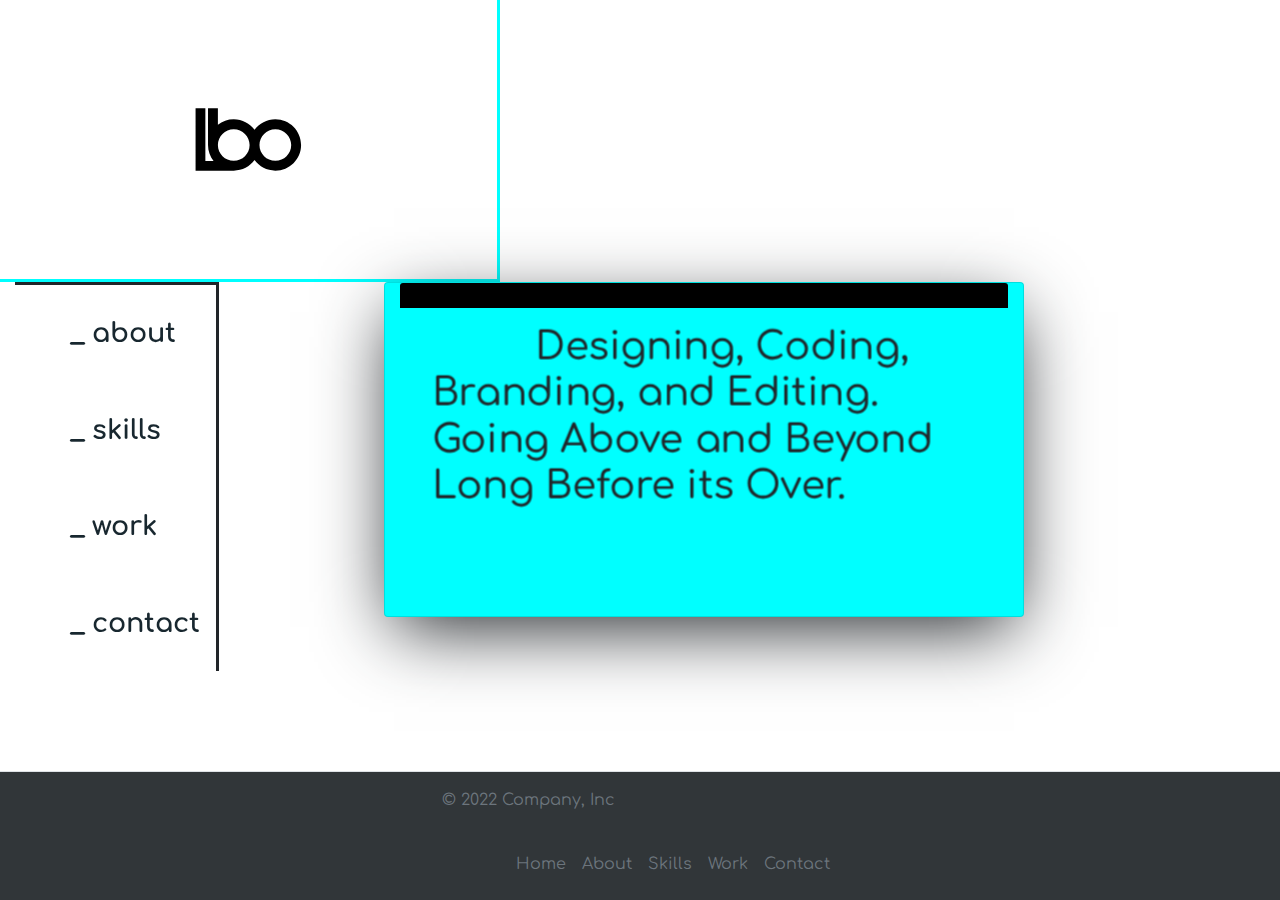
==== commit 3dd68e4e: "links added to footers" ====
--- a/index.html
+++ b/index.html
@@ -178,9 +178,9 @@
 
             <ul class="nav col-md-4 justify-content-end">
                 <li class="nav-item"><a href="#" class="nav-link px-2 text-muted">Home</a></li>
-                <li class="nav-item"><a href="lbodesigns.com/about-me.html" class="nav-link px-2 text-muted">About</a>
+                <li class="nav-item"><a href="about-me.html" class="nav-link px-2 text-muted">About</a>
                 </li>
-                <li class="nav-item"><a href="lbodesigns.com/skills.html" class="nav-link px-2 text-muted">Skills</a>
+                <li class="nav-item"><a href="skills.html" class="nav-link px-2 text-muted">Skills</a>
                 </li>
                 <li class="nav-item"><a href="#" class="nav-link px-2 text-muted">Work</a></li>
                 <li class="nav-item"><a href="#" class="nav-link px-2 text-muted">Contact</a></li>
--- a/css/stylesHome.css
+++ b/css/stylesHome.css
@@ -71,7 +71,7 @@
     border-right-style: solid;
 }
 
-li {
+#myUL li {
     color: #18272F;
     position: relative;
     text-decoration: none;
@@ -84,14 +84,14 @@
     margin-bottom: 20px;
 }
 
-li::before {
+#myUL li::before {
     content: "_ "
  }
 
-li::after {
+#myUL li::after {
     content: '';
     position: absolute;
-    width: 110%;
+    width: 90%;
     height: 4px;
     border-radius: 4px;
     background-color: #18272F;
@@ -102,7 +102,7 @@
     transition: transform .3s ease-in-out;
 }
 
-li:hover::after {
+#myUL li:hover::after {
     transform-origin: left;
     transform: scaleX(1);
 }
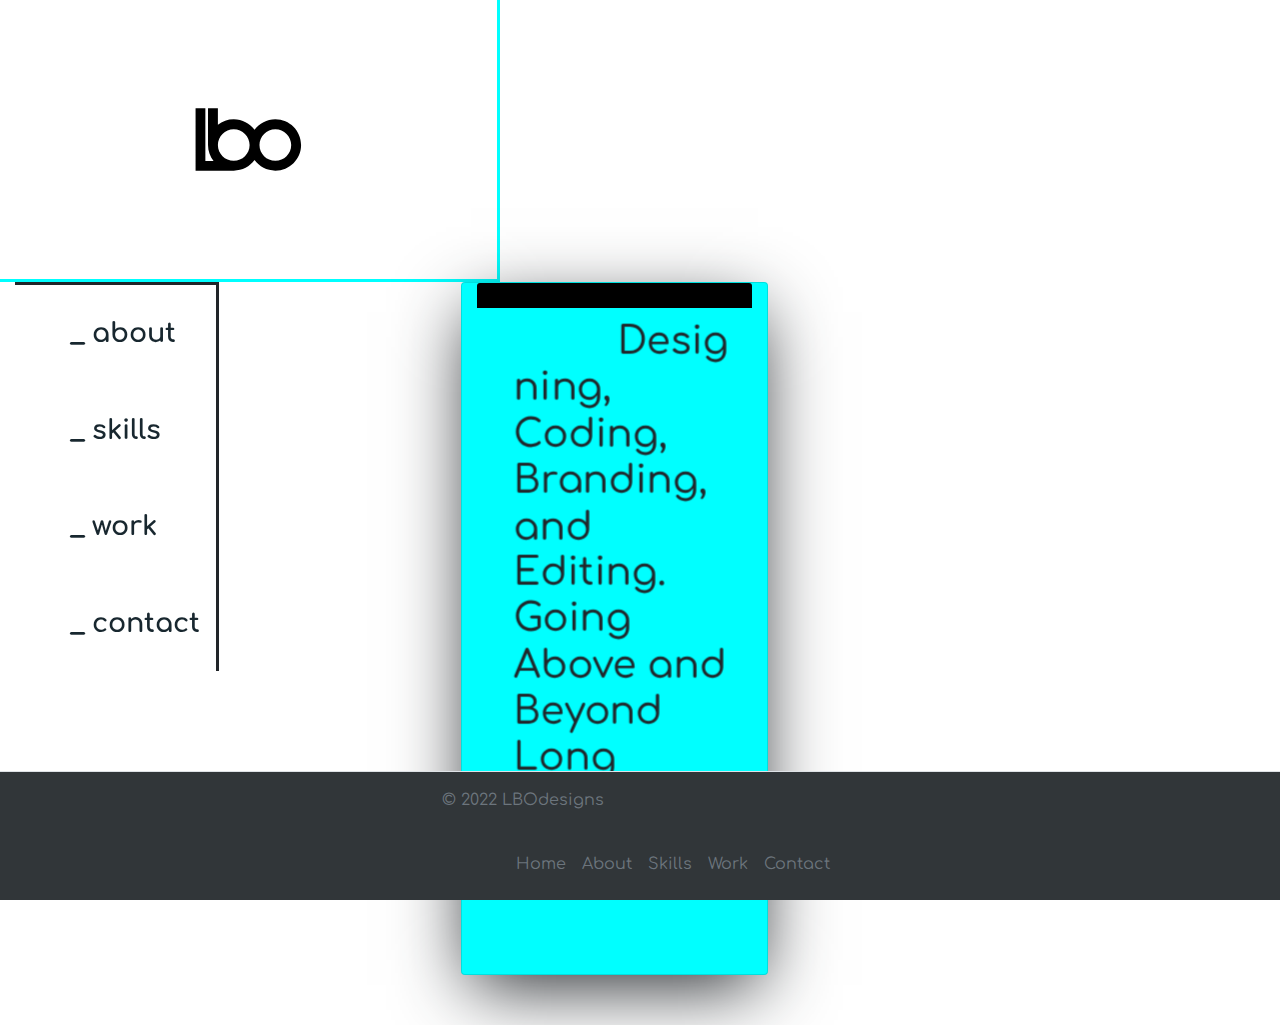
==== commit 799044a6: "temp images removed from CS" ====
--- a/index.html
+++ b/index.html
@@ -167,7 +167,7 @@
         <footer>-->
     <div class="container" id="ftCon">
         <footer class="d-flex flex-wrap justify-content-between align-items-center py-3 border-top">
-            <p class="col-md-4 mb-0 text-muted">&copy; 2022 Company, Inc</p>
+            <p class="col-md-4 mb-0 text-muted">&copy; 2022 LBOdesigns</p>
 
             <a href="/"
                 class="col-md-4 d-flex align-items-center justify-content-center mb-3 mb-md-0 me-md-auto link-dark text-decoration-none">
--- a/css/stylesHome.css
+++ b/css/stylesHome.css
@@ -29,6 +29,28 @@
     font-family: comfortaa;
     /*maxTilt: 15;*/
 
+}
+
+
+@media screen and (min-width: 1155px){
+    
+.card {
+    /*margin-top: 50px;*/
+    margin-bottom: 50px;
+    margin-right: 40%;
+    max-width: 24%;
+    /*max-width: 26%;*/
+    
+    justify-content: center;
+    align-content: center;
+    /*box-shadow: 30px 30px 0px 0px #00000002;*/
+    box-shadow: 0 20px 70px -10px;
+    transform-style: preserve-3d;
+    perspective: 1000px;
+    font-family: comfortaa;
+    /*maxTilt: 15;*/
+
+}
 }
 
 .card-header {
